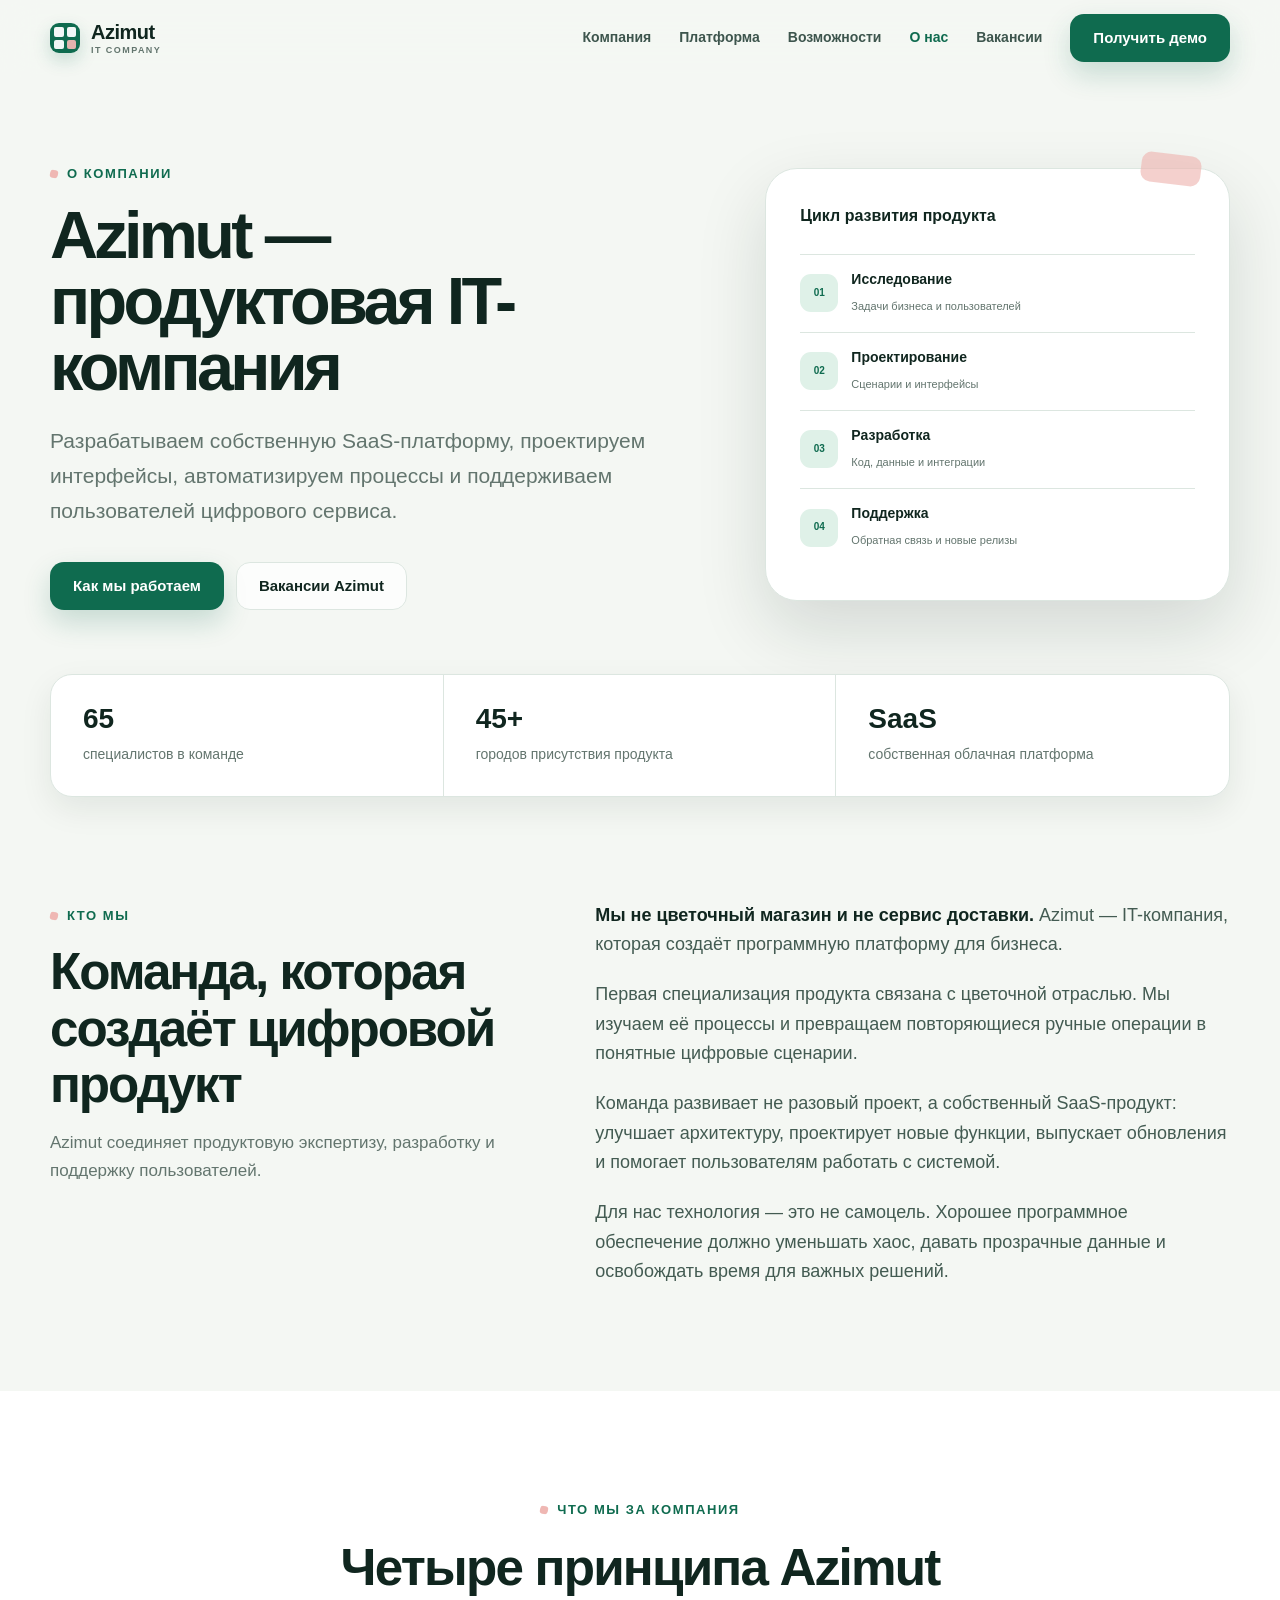
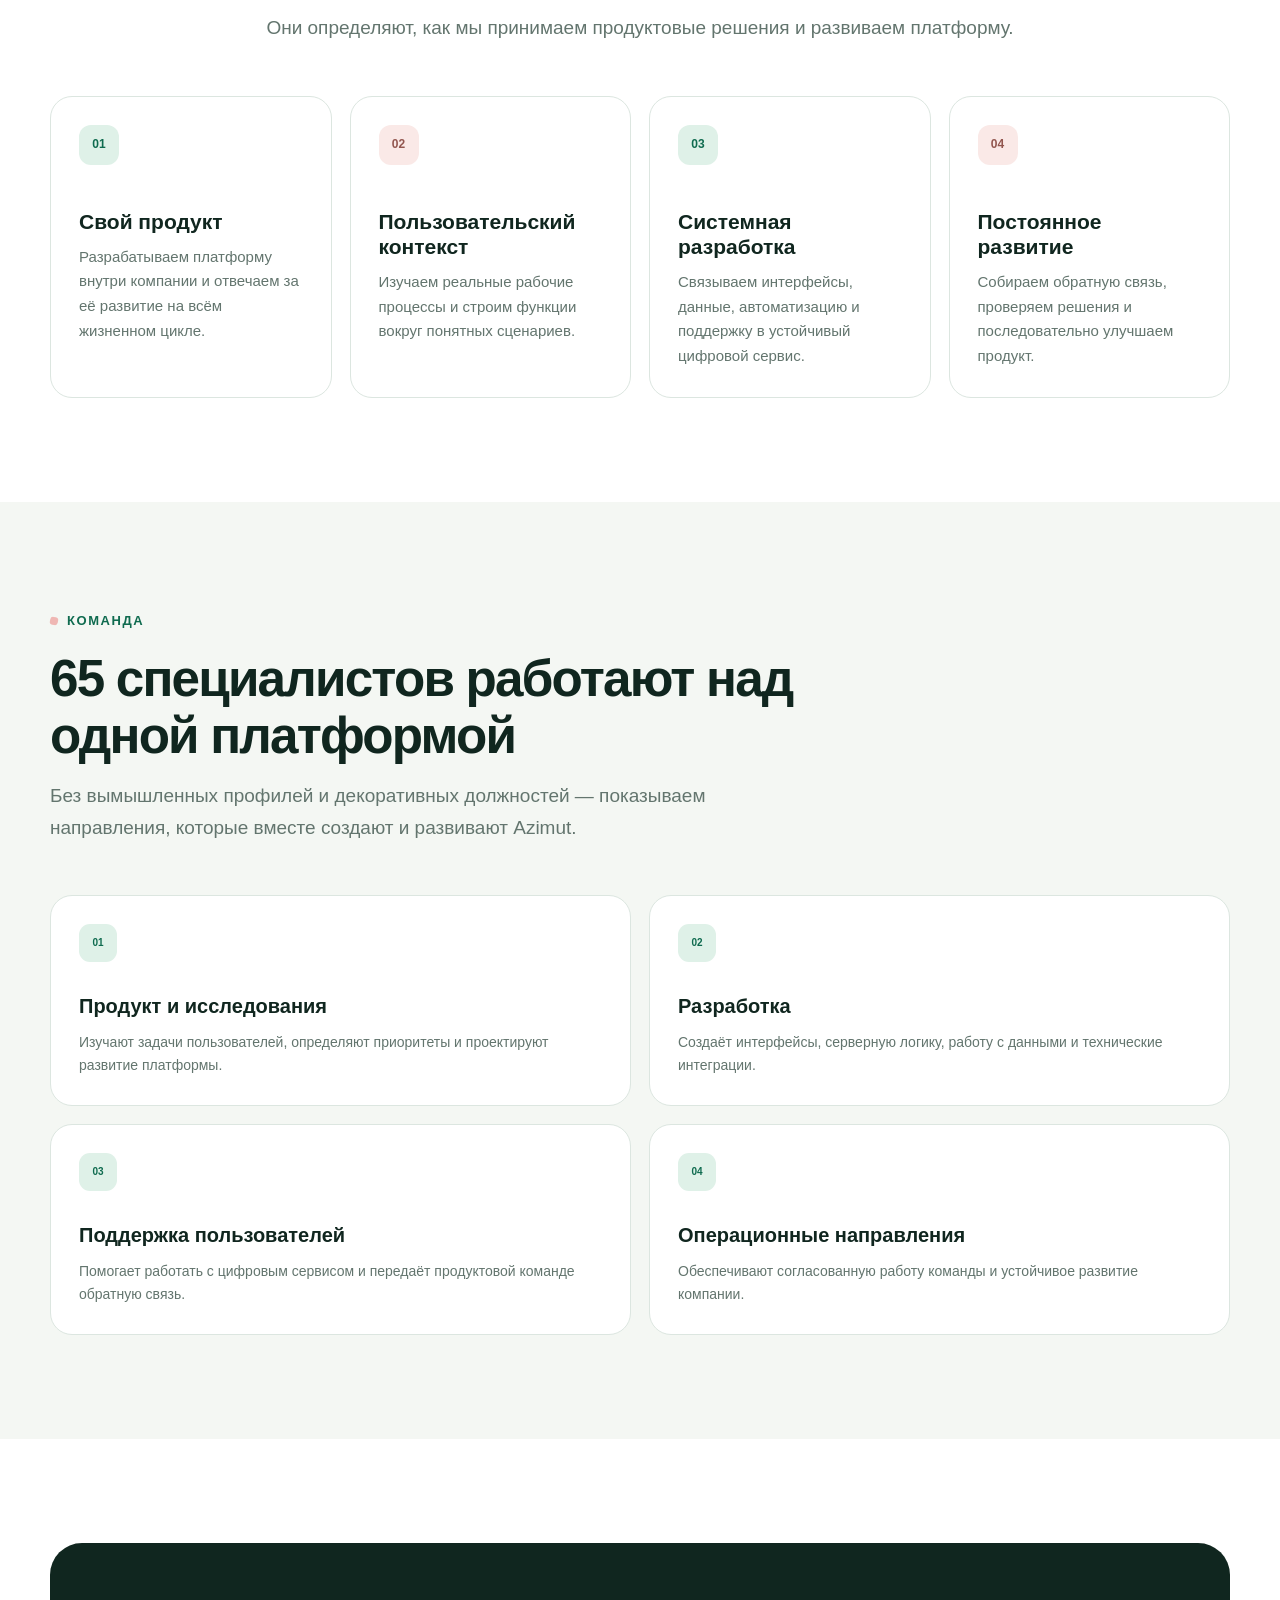
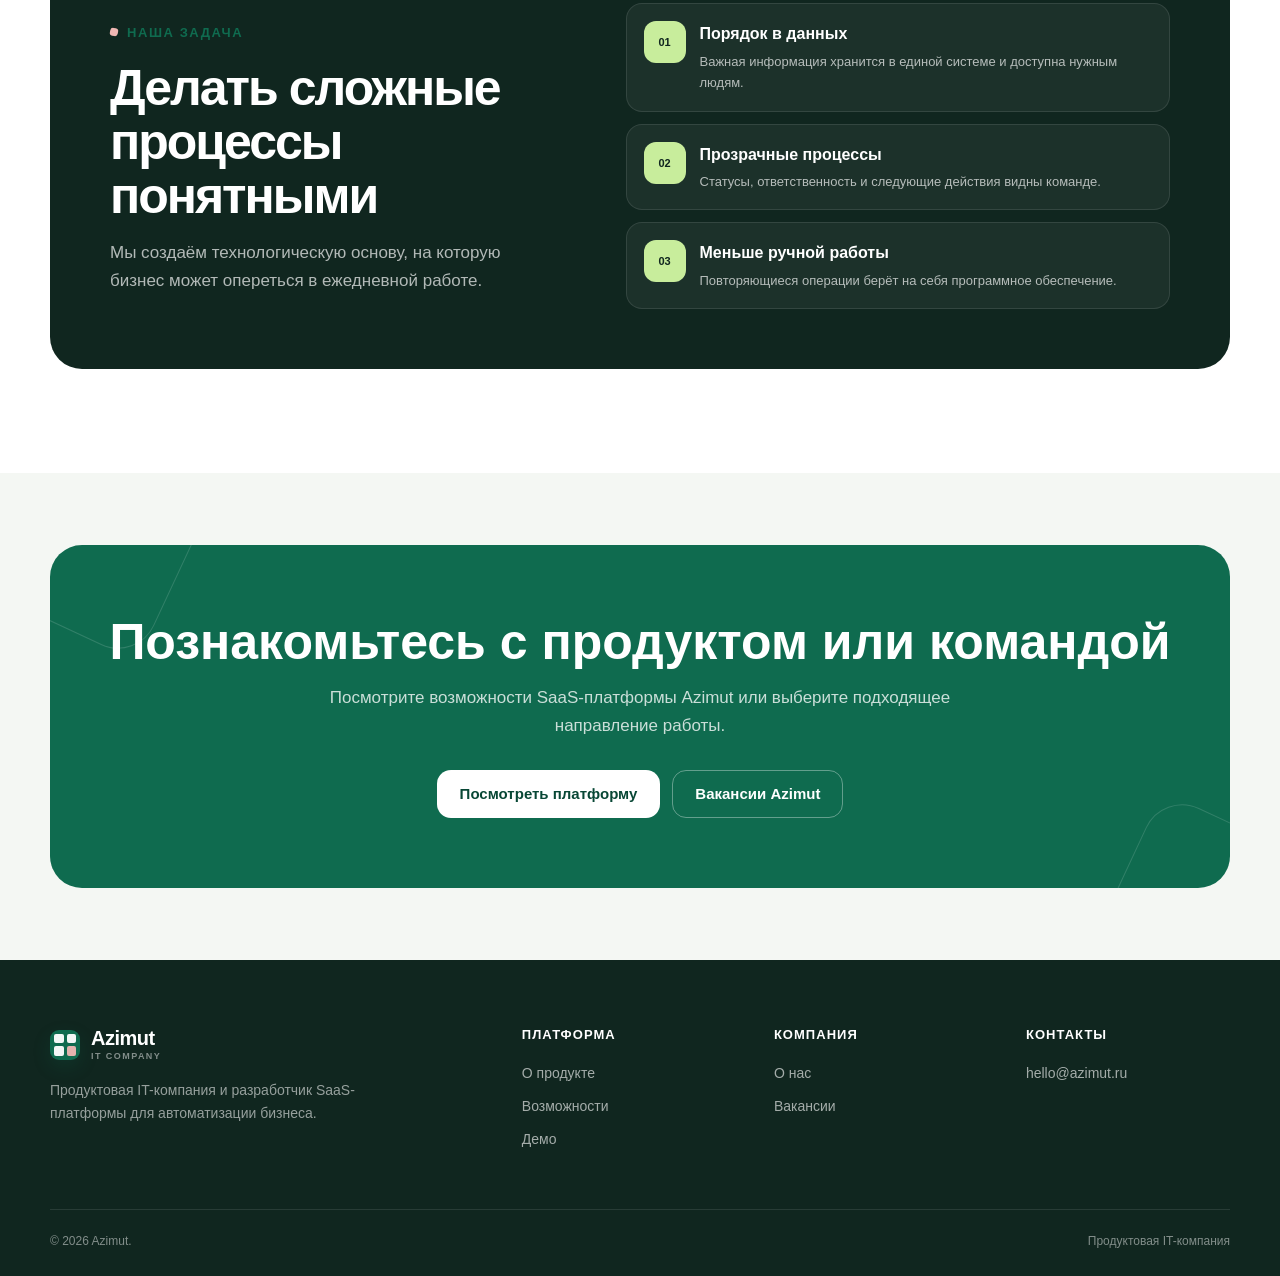
==== about.html @ 746b295f "Publish Azimut website" ====
<!DOCTYPE html>
<html lang="ru">
<head>
  <meta charset="UTF-8">
  <meta name="viewport" content="width=device-width, initial-scale=1.0">
  <meta name="theme-color" content="#0f6b4f">
  <meta name="description" content="Azimut — продуктовая IT-компания и команда из 65 специалистов. Создаём собственную SaaS-платформу для автоматизации бизнес-процессов.">
  <meta property="og:title" content="О компании Azimut — продуктовая IT-команда">
  <meta property="og:description" content="Проектируем интерфейсы, разрабатываем программное обеспечение, развиваем платформу и поддерживаем пользователей цифрового сервиса.">
  <meta property="og:type" content="website">
  <meta property="og:site_name" content="Azimut">
  <meta property="og:url" content="https://azimutwork.ru/about.html">
  <meta property="og:image" content="https://azimutwork.ru/og-image.png">
  <meta name="twitter:card" content="summary_large_image">
  <link rel="canonical" href="https://azimutwork.ru/about.html">
  <link rel="icon" type="image/png" href="favicon.png?v=20260930">
  <link rel="stylesheet" href="styles.css?v=20260930">
  <script src="script.js?v=20260930" defer></script>
  <title>О компании Azimut — продуктовая IT-команда</title>
</head>
<body>
  <a class="skip-link" href="#main">Перейти к содержанию</a>

  <header class="site-header" data-header>
    <div class="container header-inner">
      <a class="brand" href="index.html" aria-label="Azimut — главная">
        <span class="brand-mark" aria-hidden="true"><i></i><i></i><i></i><i></i></span>
        <span class="brand-copy">Azimut<small>IT company</small></span>
      </a>
      <nav class="desktop-nav" aria-label="Основная навигация">
        <a href="index.html#company">Компания</a>
        <a href="index.html#platform">Платформа</a>
        <a href="index.html#capabilities">Возможности</a>
        <a href="about.html" aria-current="page">О нас</a>
        <a href="careers.html">Вакансии</a>
        <a class="button button--primary" href="mailto:hello@azimut.ru?subject=Демо%20Azimut">Получить демо</a>
      </nav>
      <button class="menu-button" type="button" aria-label="Открыть меню" aria-expanded="false" aria-controls="mobile-nav" data-menu-button>
        <span class="menu-lines" aria-hidden="true"><span></span><span></span><span></span></span>
      </button>
    </div>
  </header>

  <nav class="mobile-nav" id="mobile-nav" aria-label="Мобильная навигация" data-mobile-nav hidden>
    <a href="index.html#company">Компания</a>
    <a href="index.html#platform">Платформа</a>
    <a href="index.html#capabilities">Возможности</a>
    <a href="about.html" aria-current="page">О нас</a>
    <a href="careers.html">Вакансии</a>
    <a class="button button--primary" href="mailto:hello@azimut.ru?subject=Демо%20Azimut">Получить демо</a>
  </nav>

  <main id="main">
    <section class="page-hero">
      <div class="container page-hero-grid">
        <div class="page-hero-copy reveal">
          <div class="eyebrow">О компании</div>
          <h1>Azimut — продуктовая IT-компания</h1>
          <p>Разрабатываем собственную SaaS-платформу, проектируем интерфейсы, автоматизируем процессы и поддерживаем пользователей цифрового сервиса.</p>
          <div class="hero-actions">
            <a class="button button--primary" href="#story">Как мы работаем</a>
            <a class="button button--secondary" href="careers.html">Вакансии Azimut</a>
          </div>
        </div>
        <div class="company-map reveal reveal--delay" aria-label="Цикл создания продукта Azimut">
          <strong>Цикл развития продукта</strong>
          <div class="map-step"><span>01</span><div><b>Исследование</b><small>Задачи бизнеса и пользователей</small></div></div>
          <div class="map-step"><span>02</span><div><b>Проектирование</b><small>Сценарии и интерфейсы</small></div></div>
          <div class="map-step"><span>03</span><div><b>Разработка</b><small>Код, данные и интеграции</small></div></div>
          <div class="map-step"><span>04</span><div><b>Поддержка</b><small>Обратная связь и новые релизы</small></div></div>
        </div>
      </div>
    </section>

    <section class="trust-strip" aria-label="Azimut в цифрах">
      <div class="container">
        <div class="trust-grid">
          <div class="trust-item"><strong>65</strong><span>специалистов в команде</span></div>
          <div class="trust-item"><strong>45+</strong><span>городов присутствия продукта</span></div>
          <div class="trust-item"><strong>SaaS</strong><span>собственная облачная платформа</span></div>
        </div>
      </div>
    </section>

    <section class="section" id="story">
      <div class="container story-grid">
        <div class="sticky-title">
          <div class="eyebrow">Кто мы</div>
          <h2>Команда, которая создаёт цифровой продукт</h2>
          <p>Azimut соединяет продуктовую экспертизу, разработку и поддержку пользователей.</p>
        </div>
        <div class="story-copy">
          <p><strong>Мы не цветочный магазин и не сервис доставки.</strong> Azimut — IT-компания, которая создаёт программную платформу для бизнеса.</p>
          <p>Первая специализация продукта связана с цветочной отраслью. Мы изучаем её процессы и превращаем повторяющиеся ручные операции в понятные цифровые сценарии.</p>
          <p>Команда развивает не разовый проект, а собственный SaaS-продукт: улучшает архитектуру, проектирует новые функции, выпускает обновления и помогает пользователям работать с системой.</p>
          <p>Для нас технология — это не самоцель. Хорошее программное обеспечение должно уменьшать хаос, давать прозрачные данные и освобождать время для важных решений.</p>
        </div>
      </div>
    </section>

    <section class="section section--surface">
      <div class="container">
        <div class="section-heading section-heading--center">
          <div class="eyebrow">Что мы за компания</div>
          <h2>Четыре принципа Azimut</h2>
          <p>Они определяют, как мы принимаем продуктовые решения и развиваем платформу.</p>
        </div>
        <div class="card-grid">
          <article class="info-card"><span class="card-index">01</span><h3>Свой продукт</h3><p>Разрабатываем платформу внутри компании и отвечаем за её развитие на всём жизненном цикле.</p></article>
          <article class="info-card"><span class="card-index">02</span><h3>Пользовательский контекст</h3><p>Изучаем реальные рабочие процессы и строим функции вокруг понятных сценариев.</p></article>
          <article class="info-card"><span class="card-index">03</span><h3>Системная разработка</h3><p>Связываем интерфейсы, данные, автоматизацию и поддержку в устойчивый цифровой сервис.</p></article>
          <article class="info-card"><span class="card-index">04</span><h3>Постоянное развитие</h3><p>Собираем обратную связь, проверяем решения и последовательно улучшаем продукт.</p></article>
        </div>
      </div>
    </section>

    <section class="section">
      <div class="container">
        <div class="section-heading">
          <div class="eyebrow">Команда</div>
          <h2>65 специалистов работают над одной платформой</h2>
          <p>Без вымышленных профилей и декоративных должностей — показываем направления, которые вместе создают и развивают Azimut.</p>
        </div>
        <div class="team-grid">
          <article class="team-area"><span>01</span><h3>Продукт и исследования</h3><p>Изучают задачи пользователей, определяют приоритеты и проектируют развитие платформы.</p></article>
          <article class="team-area"><span>02</span><h3>Разработка</h3><p>Создаёт интерфейсы, серверную логику, работу с данными и технические интеграции.</p></article>
          <article class="team-area"><span>03</span><h3>Поддержка пользователей</h3><p>Помогает работать с цифровым сервисом и передаёт продуктовой команде обратную связь.</p></article>
          <article class="team-area"><span>04</span><h3>Операционные направления</h3><p>Обеспечивают согласованную работу команды и устойчивое развитие компании.</p></article>
        </div>
      </div>
    </section>

    <section class="section section--surface">
      <div class="container">
        <div class="process-band">
          <div>
            <div class="eyebrow">Наша задача</div>
            <h2>Делать сложные процессы понятными</h2>
            <p>Мы создаём технологическую основу, на которую бизнес может опереться в ежедневной работе.</p>
          </div>
          <div class="process-list">
            <article class="process-item"><span>01</span><div><h3>Порядок в данных</h3><p>Важная информация хранится в единой системе и доступна нужным людям.</p></div></article>
            <article class="process-item"><span>02</span><div><h3>Прозрачные процессы</h3><p>Статусы, ответственность и следующие действия видны команде.</p></div></article>
            <article class="process-item"><span>03</span><div><h3>Меньше ручной работы</h3><p>Повторяющиеся операции берёт на себя программное обеспечение.</p></div></article>
          </div>
        </div>
      </div>
    </section>

    <section class="section section--tight">
      <div class="container">
        <div class="cta-panel">
          <h2>Познакомьтесь с продуктом или командой</h2>
          <p>Посмотрите возможности SaaS-платформы Azimut или выберите подходящее направление работы.</p>
          <div class="hero-actions">
            <a class="button button--light" href="index.html#platform">Посмотреть платформу</a>
            <a class="button button--ghost-light" href="careers.html">Вакансии Azimut</a>
          </div>
        </div>
      </div>
    </section>
  </main>

  <footer class="site-footer" id="footer">
    <div class="container">
      <div class="footer-grid">
        <div class="footer-brand">
          <a class="brand" href="index.html" aria-label="Azimut — главная">
            <span class="brand-mark" aria-hidden="true"><i></i><i></i><i></i><i></i></span>
            <span class="brand-copy">Azimut<small>IT company</small></span>
          </a>
          <p>Продуктовая IT-компания и разработчик SaaS-платформы для автоматизации бизнеса.</p>
        </div>
        <div class="footer-column"><h2>Платформа</h2><a href="index.html#platform">О продукте</a><a href="index.html#capabilities">Возможности</a><a href="index.html#demo">Демо</a></div>
        <div class="footer-column"><h2>Компания</h2><a href="about.html">О нас</a><a href="careers.html">Вакансии</a></div>
        <div class="footer-column"><h2>Контакты</h2><a href="mailto:hello@azimut.ru">hello@azimut.ru</a></div>
      </div>
      <div class="footer-bottom"><span>© <span data-year>2026</span> Azimut.</span><span>Продуктовая IT-компания</span></div>
    </div>
  </footer>
</body>
</html>
---- styles.css ----
:root {
  --ink: #10261f;
  --text: #1d3a31;
  --muted: #63756e;
  --primary: #0f6b4f;
  --primary-dark: #084735;
  --primary-soft: #dff1e8;
  --accent: #efb7b3;
  --accent-soft: #fae9e7;
  --lime: #c8ed9c;
  --background: #f4f7f3;
  --surface: #ffffff;
  --surface-muted: #edf3ef;
  --line: #dce6e0;
  --shadow-sm: 0 12px 32px rgba(16, 38, 31, 0.08);
  --shadow-lg: 0 28px 70px rgba(16, 38, 31, 0.14);
  --radius-sm: 14px;
  --radius-md: 22px;
  --radius-lg: 32px;
  --transition: 180ms ease;
}

* {
  box-sizing: border-box;
  margin: 0;
  padding: 0;
}

html {
  scroll-behavior: smooth;
  scroll-padding-top: 88px;
}

body {
  min-width: 320px;
  overflow-x: hidden;
  background: var(--background);
  color: var(--text);
  font-family: Inter, "Segoe UI", Roboto, Helvetica, Arial, sans-serif;
  font-size: 17px;
  line-height: 1.65;
  text-rendering: optimizeLegibility;
}

body.menu-open {
  overflow: hidden;
}

img {
  display: block;
  max-width: 100%;
}

a {
  color: inherit;
  text-decoration: none;
}

button,
input,
select {
  color: inherit;
  font: inherit;
}

button {
  border: 0;
}

ul {
  list-style: none;
}

:focus-visible {
  outline: 3px solid rgba(15, 107, 79, 0.35);
  outline-offset: 4px;
}

.skip-link {
  position: fixed;
  top: 12px;
  left: 12px;
  z-index: 1000;
  padding: 10px 16px;
  transform: translateY(-160%);
  border-radius: 10px;
  background: var(--ink);
  color: #fff;
  font-weight: 700;
}

.skip-link:focus {
  transform: translateY(0);
}

.container {
  width: min(1180px, calc(100% - 48px));
  margin-inline: auto;
}

.section {
  padding: 104px 0;
}

.section--surface {
  background: var(--surface);
}

.section--tight {
  padding: 72px 0;
}

.eyebrow {
  display: inline-flex;
  align-items: center;
  gap: 9px;
  margin-bottom: 18px;
  color: var(--primary);
  font-size: 13px;
  font-weight: 800;
  letter-spacing: 0.12em;
  text-transform: uppercase;
}

.eyebrow::before {
  width: 8px;
  height: 8px;
  border-radius: 3px;
  background: var(--accent);
  content: "";
  transform: rotate(12deg);
}

.section-heading {
  max-width: 760px;
  margin-bottom: 52px;
}

.section-heading--center {
  margin-inline: auto;
  text-align: center;
}

.section-heading h2 {
  margin-bottom: 16px;
  color: var(--ink);
  font-size: clamp(32px, 4vw, 52px);
  line-height: 1.12;
  letter-spacing: -0.035em;
}

.section-heading p {
  color: var(--muted);
  font-size: 19px;
  line-height: 1.65;
}

.site-header {
  position: sticky;
  top: 0;
  z-index: 100;
  border-bottom: 1px solid transparent;
  background: rgba(244, 247, 243, 0.88);
  backdrop-filter: blur(18px);
  transition: border-color var(--transition), box-shadow var(--transition);
}

.site-header.is-scrolled {
  border-color: rgba(16, 38, 31, 0.08);
  box-shadow: 0 8px 28px rgba(16, 38, 31, 0.05);
}

.header-inner {
  display: flex;
  min-height: 76px;
  align-items: center;
  justify-content: space-between;
  gap: 30px;
}

.brand {
  display: inline-flex;
  align-items: center;
  gap: 11px;
  color: var(--ink);
  font-size: 20px;
  font-weight: 850;
  line-height: 1;
  letter-spacing: -0.025em;
}

.brand-mark {
  display: grid;
  width: 30px;
  height: 30px;
  grid-template-columns: repeat(2, 1fr);
  gap: 3px;
  padding: 4px;
  border-radius: 9px;
  background: var(--primary);
  box-shadow: 0 7px 18px rgba(15, 107, 79, 0.2);
}

.brand-mark i {
  display: block;
  border-radius: 2px;
  background: #fff;
  opacity: 0.95;
}

.brand-mark i:last-child {
  background: var(--accent);
}

.brand-copy {
  display: grid;
  gap: 4px;
}

.brand-copy small {
  color: var(--muted);
  font-size: 9px;
  font-weight: 800;
  letter-spacing: 0.16em;
  text-transform: uppercase;
}

.desktop-nav {
  display: flex;
  align-items: center;
  gap: 28px;
}

.desktop-nav > a:not(.button) {
  color: #3d554d;
  font-size: 14px;
  font-weight: 650;
  transition: color var(--transition);
}

.desktop-nav > a:not(.button):hover,
.desktop-nav > a[aria-current="page"] {
  color: var(--primary);
}

.button {
  display: inline-flex;
  min-height: 48px;
  align-items: center;
  justify-content: center;
  gap: 9px;
  padding: 12px 22px;
  border: 1px solid transparent;
  border-radius: 14px;
  cursor: pointer;
  font-size: 15px;
  font-weight: 800;
  line-height: 1.2;
  text-align: center;
  transition: transform var(--transition), box-shadow var(--transition), background var(--transition), border-color var(--transition);
}

.button:hover {
  transform: translateY(-2px);
}

.button--primary {
  background: var(--primary);
  box-shadow: 0 12px 28px rgba(15, 107, 79, 0.2);
  color: #fff;
}

.button--primary:hover {
  background: var(--primary-dark);
}

.button--secondary {
  border-color: var(--line);
  background: rgba(255, 255, 255, 0.72);
  color: var(--ink);
}

.button--secondary:hover {
  border-color: #b9cbc1;
  box-shadow: var(--shadow-sm);
}

.button--light {
  background: #fff;
  color: var(--primary-dark);
}

.button--ghost-light {
  border-color: rgba(255, 255, 255, 0.35);
  color: #fff;
}

.menu-button {
  display: none;
  width: 46px;
  height: 46px;
  align-items: center;
  justify-content: center;
  border-radius: 13px;
  background: var(--surface);
  box-shadow: 0 8px 20px rgba(16, 38, 31, 0.08);
  cursor: pointer;
}

.menu-lines {
  display: grid;
  width: 22px;
  gap: 5px;
}

.menu-lines span {
  height: 2px;
  border-radius: 2px;
  background: var(--ink);
  transition: transform var(--transition), opacity var(--transition);
}

.menu-button[aria-expanded="true"] .menu-lines span:first-child {
  transform: translateY(7px) rotate(45deg);
}

.menu-button[aria-expanded="true"] .menu-lines span:nth-child(2) {
  opacity: 0;
}

.menu-button[aria-expanded="true"] .menu-lines span:last-child {
  transform: translateY(-7px) rotate(-45deg);
}

.mobile-nav {
  position: fixed;
  inset: 76px 0 0;
  z-index: 90;
  display: grid;
  align-content: start;
  gap: 4px;
  padding: 26px 24px;
  background: rgba(244, 247, 243, 0.98);
}

.mobile-nav[hidden] {
  display: none;
}

.mobile-nav a {
  padding: 14px 12px;
  border-radius: 12px;
  color: var(--ink);
  font-size: 18px;
  font-weight: 750;
}

.mobile-nav a:hover {
  background: var(--surface);
}

.mobile-nav .button {
  margin-top: 12px;
  color: #fff;
}

.hero {
  position: relative;
  overflow: hidden;
  padding: 78px 0 88px;
}

.hero::before {
  position: absolute;
  top: -220px;
  right: -180px;
  width: 620px;
  height: 620px;
  border: 1px solid rgba(15, 107, 79, 0.1);
  border-radius: 42%;
  background: radial-gradient(circle at 40% 40%, rgba(200, 237, 156, 0.26), transparent 65%);
  content: "";
  transform: rotate(18deg);
}

.hero-grid {
  position: relative;
  z-index: 1;
  display: grid;
  grid-template-columns: minmax(0, 0.92fr) minmax(480px, 1.08fr);
  align-items: center;
  gap: 62px;
}

.hero-copy h1,
.page-hero h1 {
  max-width: 760px;
  margin-bottom: 24px;
  color: var(--ink);
  font-size: clamp(46px, 5.8vw, 76px);
  font-weight: 850;
  line-height: 0.99;
  letter-spacing: -0.055em;
}

.hero-copy > p,
.page-hero-copy > p {
  max-width: 660px;
  color: var(--muted);
  font-size: clamp(18px, 2vw, 21px);
  line-height: 1.65;
}

.hero-actions {
  display: flex;
  flex-wrap: wrap;
  gap: 12px;
  margin-top: 34px;
}

.hero-points {
  display: flex;
  flex-wrap: wrap;
  gap: 10px 20px;
  margin-top: 30px;
  color: #4b625a;
  font-size: 14px;
  font-weight: 700;
}

.hero-points span {
  display: inline-flex;
  align-items: center;
  gap: 8px;
}

.hero-points span::before {
  width: 7px;
  height: 7px;
  border-radius: 50%;
  background: var(--primary);
  content: "";
}

.product-window {
  position: relative;
  overflow: hidden;
  border: 1px solid rgba(16, 38, 31, 0.1);
  border-radius: 24px;
  background: #f8faf8;
  box-shadow: var(--shadow-lg);
  transform: rotate(1deg);
}

.product-window::after {
  position: absolute;
  right: -36px;
  bottom: -42px;
  width: 130px;
  height: 130px;
  border-radius: 32px;
  background: var(--accent);
  content: "";
  opacity: 0.24;
  transform: rotate(24deg);
}

.window-bar {
  display: flex;
  height: 42px;
  align-items: center;
  gap: 7px;
  padding: 0 16px;
  border-bottom: 1px solid #e2e9e5;
  background: #fff;
}

.window-bar span {
  width: 8px;
  height: 8px;
  border-radius: 50%;
  background: #cbd8d1;
}

.window-bar span:first-child {
  background: var(--accent);
}

.window-address {
  margin-left: 8px;
  color: #84938d;
  font-size: 10px;
  font-weight: 700;
  letter-spacing: 0.04em;
}

.app-shell {
  display: grid;
  min-height: 408px;
  grid-template-columns: 120px 1fr;
}

.app-sidebar {
  padding: 20px 14px;
  background: var(--primary-dark);
  color: rgba(255, 255, 255, 0.68);
}

.app-brand {
  margin-bottom: 26px;
  color: #fff;
  font-size: 12px;
  font-weight: 800;
}

.app-nav-item {
  margin-bottom: 8px;
  padding: 8px 9px;
  border-radius: 8px;
  font-size: 9px;
  font-weight: 650;
}

.app-nav-item.is-active {
  background: rgba(255, 255, 255, 0.12);
  color: #fff;
}

.app-main {
  min-width: 0;
  padding: 22px;
}

.app-heading {
  display: flex;
  align-items: center;
  justify-content: space-between;
  gap: 10px;
  margin-bottom: 18px;
}

.app-heading strong {
  color: var(--ink);
  font-size: 15px;
}

.app-heading span {
  padding: 5px 8px;
  border-radius: 7px;
  background: var(--primary-soft);
  color: var(--primary);
  font-size: 8px;
  font-weight: 800;
}

.metric-grid {
  display: grid;
  grid-template-columns: repeat(3, 1fr);
  gap: 10px;
  margin-bottom: 14px;
}

.metric-card {
  padding: 12px;
  border: 1px solid #e5ece8;
  border-radius: 11px;
  background: #fff;
}

.metric-card small {
  display: block;
  margin-bottom: 5px;
  color: #84938d;
  font-size: 7px;
}

.metric-card b {
  color: var(--ink);
  font-size: 15px;
}

.metric-card em {
  display: block;
  margin-top: 4px;
  color: var(--primary);
  font-size: 7px;
  font-style: normal;
  font-weight: 800;
}

.dashboard-grid {
  display: grid;
  grid-template-columns: 1.35fr 0.65fr;
  gap: 12px;
}

.ui-panel {
  min-width: 0;
  padding: 14px;
  border: 1px solid #e5ece8;
  border-radius: 12px;
  background: #fff;
}

.ui-panel-title {
  display: flex;
  align-items: center;
  justify-content: space-between;
  margin-bottom: 12px;
  color: var(--ink);
  font-size: 9px;
  font-weight: 800;
}

.ui-status {
  padding: 3px 6px;
  border-radius: 999px;
  background: var(--accent-soft);
  color: #92564f;
  font-size: 6px;
}

.order-row {
  display: grid;
  grid-template-columns: 0.75fr 1.2fr 0.7fr;
  gap: 8px;
  padding: 8px 0;
  border-top: 1px solid #edf1ef;
  color: #60716b;
  font-size: 7px;
}

.order-row strong {
  color: var(--ink);
}

.bar-chart {
  display: flex;
  height: 104px;
  align-items: end;
  gap: 7px;
  padding-top: 10px;
}

.bar-chart i {
  flex: 1;
  min-height: 20px;
  border-radius: 5px 5px 2px 2px;
  background: var(--primary-soft);
}

.bar-chart i:nth-child(2),
.bar-chart i:nth-child(5) {
  background: var(--primary);
}

.mockup-caption {
  position: absolute;
  right: 18px;
  bottom: 14px;
  z-index: 2;
  padding: 5px 9px;
  border-radius: 999px;
  background: rgba(255, 255, 255, 0.9);
  color: #6d7d77;
  font-size: 8px;
  font-weight: 750;
}

.trust-strip {
  position: relative;
  z-index: 2;
  margin-top: -28px;
}

.trust-grid {
  display: grid;
  grid-template-columns: repeat(3, 1fr);
  overflow: hidden;
  border: 1px solid var(--line);
  border-radius: var(--radius-md);
  background: var(--surface);
  box-shadow: var(--shadow-sm);
}

.trust-item {
  padding: 28px 32px;
  border-right: 1px solid var(--line);
}

.trust-item:last-child {
  border-right: 0;
}

.trust-item strong {
  display: block;
  margin-bottom: 4px;
  color: var(--ink);
  font-size: 28px;
  line-height: 1.15;
}

.trust-item span {
  color: var(--muted);
  font-size: 14px;
}

.card-grid {
  display: grid;
  grid-template-columns: repeat(4, 1fr);
  gap: 18px;
}

.info-card {
  min-height: 250px;
  padding: 28px;
  border: 1px solid var(--line);
  border-radius: var(--radius-md);
  background: var(--surface);
  transition: transform var(--transition), box-shadow var(--transition), border-color var(--transition);
}

.info-card:hover {
  transform: translateY(-5px);
  border-color: #c9d8d0;
  box-shadow: var(--shadow-sm);
}

.card-index {
  display: inline-flex;
  width: 40px;
  height: 40px;
  align-items: center;
  justify-content: center;
  margin-bottom: 44px;
  border-radius: 12px;
  background: var(--primary-soft);
  color: var(--primary);
  font-size: 12px;
  font-weight: 850;
}

.info-card:nth-child(even) .card-index {
  background: var(--accent-soft);
  color: #92564f;
}

.info-card h3 {
  margin-bottom: 11px;
  color: var(--ink);
  font-size: 21px;
  line-height: 1.2;
}

.info-card p {
  color: var(--muted);
  font-size: 15px;
}

.showcase {
  display: grid;
  grid-template-columns: 0.74fr 1.26fr;
  align-items: center;
  gap: 64px;
}

.showcase-copy h2 {
  margin-bottom: 20px;
  color: var(--ink);
  font-size: clamp(34px, 4vw, 52px);
  line-height: 1.08;
  letter-spacing: -0.04em;
}

.showcase-copy > p {
  margin-bottom: 26px;
  color: var(--muted);
  font-size: 18px;
}

.check-list {
  display: grid;
  gap: 13px;
}

.check-list li {
  position: relative;
  padding-left: 28px;
  color: #40584f;
  font-size: 15px;
  font-weight: 650;
}

.check-list li::before {
  position: absolute;
  top: 7px;
  left: 0;
  width: 14px;
  height: 14px;
  border-radius: 5px;
  background: var(--primary);
  box-shadow: inset 0 0 0 4px var(--primary-soft);
  content: "";
}

.workspace-preview {
  display: grid;
  grid-template-columns: 1fr 0.72fr;
  gap: 14px;
  padding: 18px;
  border: 1px solid var(--line);
  border-radius: var(--radius-lg);
  background: #e8efeb;
  box-shadow: var(--shadow-lg);
}

.preview-column {
  display: grid;
  gap: 14px;
}

.preview-card {
  padding: 21px;
  border-radius: 18px;
  background: var(--surface);
  box-shadow: 0 8px 24px rgba(16, 38, 31, 0.05);
}

.preview-card header {
  display: flex;
  align-items: center;
  justify-content: space-between;
  gap: 12px;
  margin-bottom: 18px;
}

.preview-card header strong {
  color: var(--ink);
  font-size: 13px;
}

.preview-card header span {
  color: var(--muted);
  font-size: 9px;
}

.preview-list {
  display: grid;
  gap: 10px;
}

.preview-list li {
  display: grid;
  grid-template-columns: 32px 1fr auto;
  align-items: center;
  gap: 10px;
  padding: 9px;
  border-radius: 10px;
  background: var(--background);
}

.preview-avatar {
  display: inline-flex;
  width: 32px;
  height: 32px;
  align-items: center;
  justify-content: center;
  border-radius: 10px;
  background: var(--primary-soft);
  color: var(--primary);
  font-size: 9px;
  font-weight: 850;
}

.preview-list b {
  display: block;
  color: var(--ink);
  font-size: 9px;
}

.preview-list small {
  color: var(--muted);
  font-size: 7px;
}

.preview-list em {
  padding: 4px 6px;
  border-radius: 999px;
  background: var(--accent-soft);
  color: #92564f;
  font-size: 6px;
  font-style: normal;
  font-weight: 800;
}

.donut {
  position: relative;
  width: 112px;
  height: 112px;
  margin: 12px auto 20px;
  border-radius: 50%;
  background: conic-gradient(var(--primary) 0 62%, var(--lime) 62% 84%, var(--accent) 84% 100%);
}

.donut::after {
  position: absolute;
  inset: 19px;
  display: grid;
  place-items: center;
  border-radius: 50%;
  background: #fff;
  color: var(--ink);
  content: "84%";
  font-size: 18px;
  font-weight: 850;
}

.mini-legend {
  display: grid;
  gap: 8px;
  color: var(--muted);
  font-size: 8px;
}

.mini-legend span {
  display: flex;
  align-items: center;
  justify-content: space-between;
}

.feature-grid {
  display: grid;
  grid-template-columns: repeat(3, 1fr);
  gap: 18px;
}

.feature-card {
  min-height: 220px;
  padding: 27px;
  border: 1px solid var(--line);
  border-radius: var(--radius-md);
  background: var(--background);
}

.feature-card .card-index {
  margin-bottom: 30px;
}

.feature-card h3 {
  margin-bottom: 10px;
  color: var(--ink);
  font-size: 20px;
}

.feature-card p {
  color: var(--muted);
  font-size: 15px;
}

.process-band {
  display: grid;
  grid-template-columns: 0.9fr 1.1fr;
  align-items: center;
  gap: 70px;
  padding: 60px;
  border-radius: var(--radius-lg);
  background: var(--ink);
  color: #fff;
}

.process-band h2 {
  margin-bottom: 16px;
  font-size: clamp(32px, 4vw, 50px);
  line-height: 1.08;
  letter-spacing: -0.04em;
}

.process-band p {
  color: rgba(255, 255, 255, 0.68);
}

.process-list {
  display: grid;
  gap: 12px;
}

.process-item {
  display: grid;
  grid-template-columns: 42px 1fr;
  gap: 14px;
  padding: 17px;
  border: 1px solid rgba(255, 255, 255, 0.1);
  border-radius: 16px;
  background: rgba(255, 255, 255, 0.05);
}

.process-item span {
  display: grid;
  width: 42px;
  height: 42px;
  place-items: center;
  border-radius: 12px;
  background: var(--lime);
  color: var(--ink);
  font-size: 11px;
  font-weight: 850;
}

.process-item h3 {
  margin-bottom: 3px;
  font-size: 16px;
}

.process-item p {
  font-size: 13px;
}

.career-teaser {
  display: grid;
  grid-template-columns: 1fr auto;
  align-items: center;
  gap: 40px;
  padding: 48px 52px;
  border: 1px solid var(--line);
  border-radius: var(--radius-lg);
  background: var(--surface);
  box-shadow: var(--shadow-sm);
}

.career-teaser h2 {
  margin-bottom: 10px;
  color: var(--ink);
  font-size: clamp(28px, 3vw, 40px);
  line-height: 1.15;
}

.career-teaser p {
  max-width: 700px;
  color: var(--muted);
}

.cta-panel {
  position: relative;
  overflow: hidden;
  padding: 70px 40px;
  border-radius: var(--radius-lg);
  background: var(--primary);
  color: #fff;
  text-align: center;
}

.cta-panel::before,
.cta-panel::after {
  position: absolute;
  width: 210px;
  height: 210px;
  border: 1px solid rgba(255, 255, 255, 0.14);
  border-radius: 40px;
  content: "";
  transform: rotate(25deg);
}

.cta-panel::before {
  top: -130px;
  left: -70px;
}

.cta-panel::after {
  right: -90px;
  bottom: -150px;
}

.cta-panel h2 {
  position: relative;
  z-index: 1;
  margin-bottom: 14px;
  font-size: clamp(32px, 4vw, 50px);
  line-height: 1.1;
}

.cta-panel p {
  position: relative;
  z-index: 1;
  max-width: 650px;
  margin: 0 auto 30px;
  color: rgba(255, 255, 255, 0.78);
}

.cta-panel .hero-actions {
  position: relative;
  z-index: 1;
  justify-content: center;
  margin-top: 0;
}

.page-hero {
  position: relative;
  overflow: hidden;
  padding: 82px 0 92px;
}

.page-hero-grid {
  position: relative;
  z-index: 1;
  display: grid;
  grid-template-columns: minmax(0, 1fr) minmax(390px, 0.72fr);
  align-items: center;
  gap: 70px;
}

.page-hero h1 {
  font-size: clamp(44px, 5.2vw, 70px);
}

.company-map,
.salary-panel {
  position: relative;
  padding: 34px;
  border: 1px solid var(--line);
  border-radius: var(--radius-lg);
  background: var(--surface);
  box-shadow: var(--shadow-lg);
}

.company-map::before,
.salary-panel::before {
  position: absolute;
  top: -15px;
  right: 28px;
  width: 60px;
  height: 30px;
  border-radius: 10px;
  background: var(--accent);
  content: "";
  opacity: 0.65;
  transform: rotate(7deg);
}

.company-map > strong {
  display: block;
  margin-bottom: 24px;
  color: var(--ink);
  font-size: 16px;
}

.map-step {
  position: relative;
  display: grid;
  grid-template-columns: 38px 1fr;
  align-items: center;
  gap: 13px;
  padding: 13px 0;
  border-top: 1px solid var(--line);
}

.map-step span {
  display: grid;
  width: 38px;
  height: 38px;
  place-items: center;
  border-radius: 11px;
  background: var(--primary-soft);
  color: var(--primary);
  font-size: 10px;
  font-weight: 850;
}

.map-step b {
  display: block;
  color: var(--ink);
  font-size: 14px;
}

.map-step small {
  color: var(--muted);
  font-size: 11px;
}

.story-grid {
  display: grid;
  grid-template-columns: 0.85fr 1.15fr;
  gap: 76px;
}

.sticky-title {
  align-self: start;
}

.sticky-title h2 {
  margin-bottom: 16px;
  color: var(--ink);
  font-size: clamp(34px, 4vw, 52px);
  line-height: 1.1;
  letter-spacing: -0.04em;
}

.sticky-title p {
  color: var(--muted);
}

.story-copy {
  display: grid;
  gap: 20px;
}

.story-copy p {
  color: #435b52;
  font-size: 18px;
}

.story-copy strong {
  color: var(--ink);
}

.team-grid {
  display: grid;
  grid-template-columns: repeat(2, 1fr);
  gap: 18px;
}

.team-area {
  padding: 28px;
  border: 1px solid var(--line);
  border-radius: var(--radius-md);
  background: var(--surface);
}

.team-area span {
  display: inline-flex;
  width: 38px;
  height: 38px;
  align-items: center;
  justify-content: center;
  margin-bottom: 28px;
  border-radius: 11px;
  background: var(--primary-soft);
  color: var(--primary);
  font-size: 10px;
  font-weight: 850;
}

.team-area h3 {
  margin-bottom: 8px;
  color: var(--ink);
  font-size: 20px;
}

.team-area p {
  color: var(--muted);
  font-size: 14px;
}

.salary-panel {
  background: var(--ink);
  color: #fff;
}

.salary-kicker {
  margin-bottom: 8px;
  color: var(--lime);
  font-size: 12px;
  font-weight: 850;
  letter-spacing: 0.1em;
  text-transform: uppercase;
}

.salary-amount {
  margin-bottom: 8px;
  font-size: clamp(38px, 5vw, 58px);
  font-weight: 850;
  line-height: 1;
  letter-spacing: -0.05em;
}

.salary-rate {
  margin-bottom: 22px;
  color: #fff;
  font-size: 20px;
  font-weight: 800;
}

.salary-note {
  padding-top: 20px;
  border-top: 1px solid rgba(255, 255, 255, 0.14);
  color: rgba(255, 255, 255, 0.68);
  font-size: 14px;
}

.job-context {
  display: grid;
  grid-template-columns: 0.7fr 1.3fr;
  gap: 50px;
  padding: 42px 48px;
  border-radius: var(--radius-lg);
  background: var(--primary-soft);
}

.job-context strong {
  color: var(--primary);
  font-size: 42px;
  line-height: 1;
}

.job-context span {
  display: block;
  margin-top: 8px;
  color: #436358;
  font-size: 13px;
  font-weight: 750;
}

.job-context p {
  color: #29483e;
  font-size: 19px;
  line-height: 1.65;
}

.conditions-grid {
  display: grid;
  grid-template-columns: repeat(4, 1fr);
  gap: 18px;
}

.condition-card {
  min-height: 210px;
  padding: 26px;
  border: 1px solid var(--line);
  border-radius: var(--radius-md);
  background: var(--surface);
}

.condition-card .card-index {
  margin-bottom: 30px;
}

.condition-card h3 {
  margin-bottom: 9px;
  color: var(--ink);
  font-size: 19px;
}

.condition-card p {
  color: var(--muted);
  font-size: 14px;
}

.calculator-shell {
  display: grid;
  grid-template-columns: 0.82fr 1.18fr;
  gap: 34px;
  padding: 42px;
  border: 1px solid var(--line);
  border-radius: var(--radius-lg);
  background: var(--surface);
  box-shadow: var(--shadow-sm);
}

.calculator-controls h2 {
  margin-bottom: 10px;
  color: var(--ink);
  font-size: clamp(28px, 3vw, 40px);
  line-height: 1.15;
}

.calculator-controls > p {
  margin-bottom: 30px;
  color: var(--muted);
}

.field {
  display: grid;
  gap: 8px;
  margin-bottom: 18px;
}

.field label {
  color: var(--ink);
  font-size: 14px;
  font-weight: 800;
}

.field select {
  width: 100%;
  min-height: 52px;
  padding: 11px 14px;
  border: 1px solid var(--line);
  border-radius: 13px;
  background: var(--background);
  cursor: pointer;
}

.calculator-result {
  display: grid;
  align-content: center;
  padding: 34px;
  border-radius: 24px;
  background: var(--ink);
  color: #fff;
}

.result-label {
  margin-bottom: 7px;
  color: rgba(255, 255, 255, 0.62);
  font-size: 13px;
  font-weight: 750;
}

.result-amount {
  display: block;
  margin-bottom: 24px;
  color: var(--lime);
  font-size: clamp(38px, 5vw, 58px);
  font-weight: 850;
  line-height: 1;
  letter-spacing: -0.04em;
}

.breakdown-grid {
  display: grid;
  grid-template-columns: repeat(3, 1fr);
  gap: 9px;
  margin-bottom: 20px;
}

.breakdown-item {
  padding: 12px;
  border: 1px solid rgba(255, 255, 255, 0.1);
  border-radius: 12px;
  background: rgba(255, 255, 255, 0.05);
}

.breakdown-item small {
  display: block;
  margin-bottom: 3px;
  color: rgba(255, 255, 255, 0.52);
  font-size: 8px;
  text-transform: uppercase;
}

.breakdown-item strong {
  font-size: 13px;
}

.formula {
  padding: 13px 15px;
  border-radius: 12px;
  background: rgba(255, 255, 255, 0.07);
  color: rgba(255, 255, 255, 0.78);
  font-size: 12px;
  line-height: 1.5;
}

.income-note {
  margin-top: 14px;
  color: rgba(255, 255, 255, 0.62);
  font-size: 11px;
}

.income-note.is-main-load {
  color: var(--lime);
}

.vacancies-section {
  background: linear-gradient(180deg, transparent 0%, rgba(223, 241, 232, 0.52) 100%);
}

.vacancy-grid {
  display: grid;
  grid-template-columns: repeat(2, minmax(0, 1fr));
  gap: 22px;
}

.vacancy-card {
  position: relative;
  display: flex;
  min-width: 0;
  min-height: 470px;
  flex-direction: column;
  gap: 28px;
  overflow: hidden;
  padding: 38px;
  border: 1px solid var(--line);
  border-radius: var(--radius-lg);
  background: var(--surface);
  box-shadow: var(--shadow-sm);
}

.vacancy-card::before {
  position: absolute;
  inset: 0 0 auto;
  height: 6px;
  background: var(--primary);
  content: "";
}

.vacancy-card--support::before {
  background: var(--accent);
}

.vacancy-card-top {
  flex: 1;
}

.vacancy-label {
  display: inline-flex;
  margin-bottom: 22px;
  padding: 7px 11px;
  border-radius: 999px;
  background: var(--primary-soft);
  color: var(--primary);
  font-size: 11px;
  font-weight: 850;
  letter-spacing: 0.07em;
  text-transform: uppercase;
}

.vacancy-card--support .vacancy-label {
  background: var(--accent-soft);
  color: #92564f;
}

.vacancy-card h3 {
  margin-bottom: 14px;
  color: var(--ink);
  font-size: clamp(28px, 3vw, 40px);
  line-height: 1.08;
  letter-spacing: -0.035em;
}

.vacancy-card-top p {
  color: var(--muted);
  font-size: 16px;
}

.vacancy-meta {
  display: grid;
  grid-template-columns: repeat(2, minmax(0, 1fr));
  gap: 10px;
}

.vacancy-meta li {
  padding: 12px 14px;
  border-radius: 12px;
  background: var(--background);
  color: #40584f;
  font-size: 13px;
  font-weight: 700;
}

.vacancy-meta strong {
  color: var(--primary);
}

.vacancy-card .button {
  align-self: flex-start;
}

.vacancies-all-link {
  display: flex;
  justify-content: center;
  margin-top: 30px;
}

.vacancy-grid--expanded .vacancy-card {
  min-height: 650px;
}

.vacancy-facts {
  display: grid;
  gap: 1px;
  overflow: hidden;
  border: 1px solid var(--line);
  border-radius: 16px;
  background: var(--line);
}

.vacancy-facts div {
  display: grid;
  grid-template-columns: 0.7fr 1.3fr;
  gap: 14px;
  padding: 13px 15px;
  background: var(--surface);
}

.vacancy-facts dt {
  color: var(--muted);
  font-size: 12px;
}

.vacancy-facts dd {
  color: var(--ink);
  font-size: 13px;
  font-weight: 800;
}

.vacancy-tasks > strong {
  display: block;
  margin-bottom: 12px;
  color: var(--ink);
}

.vacancy-tasks ul {
  display: grid;
  gap: 8px;
}

.vacancy-tasks li {
  position: relative;
  padding-left: 22px;
  color: var(--muted);
  font-size: 14px;
}

.vacancy-tasks li::before {
  position: absolute;
  top: 8px;
  left: 0;
  width: 10px;
  height: 10px;
  border-radius: 3px;
  background: var(--primary);
  content: "";
}

.career-choice-panel {
  position: relative;
  overflow: hidden;
  padding: 42px;
  border-radius: var(--radius-lg);
  background: var(--ink);
  color: #fff;
  box-shadow: var(--shadow-lg);
}

.career-choice-panel::after {
  position: absolute;
  right: -70px;
  bottom: -90px;
  width: 220px;
  height: 220px;
  border: 35px solid rgba(200, 237, 156, 0.12);
  border-radius: 50%;
  content: "";
}

.career-choice-number {
  display: block;
  margin-bottom: 36px;
  color: var(--lime);
  font-size: 68px;
  font-weight: 850;
  line-height: 1;
}

.career-choice-panel h2 {
  margin-bottom: 13px;
  font-size: 30px;
  line-height: 1.1;
}

.career-choice-panel p {
  margin-bottom: 28px;
  color: rgba(255, 255, 255, 0.68);
}

.career-choice-panel a {
  position: relative;
  z-index: 1;
  color: var(--lime);
  font-size: 14px;
  font-weight: 800;
}

.career-notice {
  display: grid;
  grid-template-columns: 1fr auto;
  align-items: center;
  gap: 48px;
  padding: 52px;
  border-radius: var(--radius-lg);
  background: var(--primary);
  color: #fff;
}

.career-notice .eyebrow {
  color: var(--lime);
}

.career-notice h2 {
  margin-bottom: 12px;
  font-size: clamp(30px, 4vw, 46px);
  line-height: 1.1;
}

.career-notice p {
  max-width: 760px;
  color: rgba(255, 255, 255, 0.74);
}

.vacancy-hero--orders {
  background: linear-gradient(135deg, rgba(223, 241, 232, 0.72), transparent 58%);
}

.vacancy-hero--support {
  background: linear-gradient(135deg, rgba(250, 233, 231, 0.72), transparent 58%);
}

.salary-panel--orders::before {
  background: var(--lime);
}

.salary-panel--support::before {
  background: var(--accent);
}

.conditions-grid--six {
  grid-template-columns: repeat(3, minmax(0, 1fr));
}

.orders-calculator {
  display: grid;
  grid-template-columns: minmax(0, 1fr) minmax(360px, 0.78fr);
  gap: 26px;
  padding: 30px;
  border: 1px solid var(--line);
  border-radius: var(--radius-lg);
  background: var(--surface);
  box-shadow: var(--shadow-sm);
}

.orders-calculator-controls {
  min-width: 0;
  padding: 10px;
}

.quick-presets {
  margin: 22px 0 26px;
}

.quick-presets > strong {
  display: block;
  margin-bottom: 10px;
  color: var(--ink);
  font-size: 14px;
}

.quick-presets > div {
  display: flex;
  flex-wrap: wrap;
  gap: 8px;
}

.quick-presets button {
  min-width: 60px;
  padding: 9px 12px;
  border: 1px solid var(--line);
  border-radius: 10px;
  background: var(--background);
  cursor: pointer;
  font-size: 13px;
  font-weight: 800;
  transition: background var(--transition), border-color var(--transition), color var(--transition);
}

.quick-presets button:hover,
.quick-presets button[aria-pressed="true"] {
  border-color: var(--primary);
  background: var(--primary-soft);
  color: var(--primary);
}

.day-hours-fieldset {
  min-width: 0;
  border: 0;
}

.day-hours-fieldset legend {
  margin-bottom: 10px;
  color: var(--ink);
  font-size: 14px;
  font-weight: 800;
}

.day-hours-grid {
  display: grid;
  grid-template-columns: repeat(2, minmax(0, 1fr));
  gap: 9px;
}

.day-hour-row {
  display: grid;
  gap: 6px;
  padding: 11px;
  border: 1px solid var(--line);
  border-radius: 12px;
  background: var(--background);
  color: var(--muted);
  font-size: 11px;
  font-weight: 750;
}

.day-hour-pair {
  display: grid;
  grid-template-columns: repeat(2, minmax(0, 1fr));
  gap: 8px;
}

.day-hour-input {
  display: flex;
  flex-direction: column;
  gap: 5px;
}

.day-hour-input input {
  width: 100%;
  min-width: 0;
  padding: 8px 9px;
  border: 1px solid var(--line);
  border-radius: 9px;
  background: var(--surface);
  color: var(--ink);
  font-weight: 800;
}

.day-hour-input input[aria-invalid="true"] {
  border-color: #b42318;
  background: #fff4f2;
}

.day-hour-input small {
  color: var(--muted);
}

.career-notice--single {
  grid-template-columns: minmax(0, 1fr);
}

.calculator-error {
  margin-top: 14px;
  padding: 12px 14px;
  border-left: 4px solid #b42318;
  border-radius: 8px;
  background: #fff4f2;
  color: #8a1c14;
  font-size: 13px;
  font-weight: 750;
}

.selected-day-field {
  margin-top: 20px;
  margin-bottom: 0;
}

.orders-calculator-result {
  min-width: 0;
}

.breakdown-grid--orders {
  grid-template-columns: 1fr;
}

.calculator-disclaimer {
  margin-top: 16px;
  color: var(--muted);
  font-size: 13px;
}

.income-examples {
  margin-top: 34px;
  padding: 28px;
  border: 1px solid var(--line);
  border-radius: var(--radius-md);
  background: var(--surface);
}

.income-examples h3 {
  margin-bottom: 18px;
  color: var(--ink);
  font-size: 22px;
}

.income-example-grid {
  display: grid;
  grid-template-columns: repeat(6, minmax(0, 1fr));
  gap: 8px;
}

.income-example-grid div {
  display: grid;
  gap: 4px;
  padding: 13px;
  border-radius: 12px;
  background: var(--background);
}

.income-example-grid strong {
  color: var(--ink);
  font-size: 12px;
}

.income-example-grid span {
  color: var(--primary);
  font-size: 13px;
  font-weight: 850;
}

.role-boundaries {
  margin-top: 22px;
  padding: 24px 30px;
  border-left: 5px solid var(--accent);
  border-radius: 0 16px 16px 0;
  background: var(--accent-soft);
}

.role-boundaries strong {
  display: block;
  margin-bottom: 5px;
  color: var(--ink);
}

.role-boundaries p {
  color: #68433f;
  font-size: 14px;
}

.order-demo-section {
  background: linear-gradient(180deg, var(--background), #e8f1ec);
}

.order-demo {
  padding: 34px;
  border: 1px solid var(--line);
  border-radius: var(--radius-lg);
  background: var(--surface);
  box-shadow: var(--shadow-lg);
}

.demo-progress {
  display: grid;
  grid-template-columns: repeat(3, 1fr);
  gap: 8px;
  margin-bottom: 24px;
}

.demo-progress span {
  padding: 10px 12px;
  border-radius: 10px;
  background: var(--background);
  color: var(--muted);
  font-size: 12px;
  font-weight: 800;
  text-align: center;
}

.demo-progress .is-active {
  background: var(--primary);
  color: #fff;
}

.demo-progress .is-complete {
  background: var(--primary-soft);
  color: var(--primary);
}

.order-demo-grid {
  display: grid;
  grid-template-columns: minmax(0, 1fr) minmax(0, 0.86fr);
  gap: 18px;
}

.demo-order-card,
.demo-workspace {
  min-width: 0;
  padding: 26px;
  border: 1px solid var(--line);
  border-radius: var(--radius-md);
  background: var(--background);
}

.demo-order-card header {
  display: flex;
  align-items: flex-start;
  justify-content: space-between;
  gap: 18px;
  margin-bottom: 22px;
}

.demo-order-card header small {
  color: var(--muted);
  font-size: 10px;
  font-weight: 800;
  letter-spacing: 0.08em;
  text-transform: uppercase;
}

.demo-order-card h3 {
  color: var(--ink);
  font-size: 24px;
}

.order-status {
  max-width: 190px;
  padding: 7px 10px;
  border-radius: 999px;
  background: var(--primary-soft);
  color: var(--primary);
  font-size: 11px;
  font-weight: 850;
  text-align: center;
}

.is-transferred .order-status {
  background: var(--lime);
  color: var(--ink);
}

.order-details {
  display: grid;
  grid-template-columns: repeat(2, minmax(0, 1fr));
  gap: 8px;
}

.order-details > div {
  padding: 12px;
  border: 1px solid transparent;
  border-radius: 10px;
  background: var(--surface);
  transition: border-color var(--transition), background var(--transition), transform var(--transition);
}

.order-details .order-note {
  grid-column: 1 / -1;
}

.order-details dt {
  margin-bottom: 3px;
  color: var(--muted);
  font-size: 9px;
  font-weight: 800;
  letter-spacing: 0.05em;
  text-transform: uppercase;
}

.order-details dd {
  color: var(--ink);
  font-size: 13px;
  font-weight: 700;
}

.demo-order-card.is-inspected [data-demo-highlight] {
  border-color: #d6a23a;
  background: #fff8e7;
  transform: translateY(-2px);
}

.deviation-alert,
.next-step {
  margin-top: 16px;
  padding: 14px 16px;
  border-radius: 12px;
}

.deviation-alert {
  border: 1px solid #efd598;
  background: #fff8e7;
  color: #6e4b05;
}

.next-step {
  border: 1px solid #abd1bd;
  background: var(--primary-soft);
  color: var(--primary-dark);
}

.deviation-alert strong,
.next-step strong {
  display: block;
  margin-bottom: 3px;
  font-size: 13px;
}

.deviation-alert p,
.next-step p {
  font-size: 12px;
}

.demo-workspace {
  display: grid;
  align-content: center;
  background: var(--ink);
  color: #fff;
}

.demo-empty {
  text-align: center;
}

.demo-empty > span {
  display: grid;
  width: 52px;
  height: 52px;
  place-items: center;
  margin: 0 auto 18px;
  border-radius: 16px;
  background: var(--lime);
  color: var(--ink);
  font-size: 12px;
  font-weight: 850;
}

.demo-empty h3,
.message-preview h3 {
  margin-bottom: 9px;
  font-size: 23px;
  line-height: 1.15;
}

.demo-empty p {
  color: rgba(255, 255, 255, 0.62);
  font-size: 14px;
}

.message-preview .vacancy-label {
  margin-bottom: 16px;
}

.message-preview dl {
  display: grid;
  gap: 10px;
  margin-top: 20px;
}

.message-preview dl div {
  padding: 11px 13px;
  border: 1px solid rgba(255, 255, 255, 0.1);
  border-radius: 10px;
  background: rgba(255, 255, 255, 0.05);
}

.message-preview dt {
  margin-bottom: 3px;
  color: var(--lime);
  font-size: 10px;
  font-weight: 800;
  text-transform: uppercase;
}

.message-preview dd {
  color: rgba(255, 255, 255, 0.76);
  font-size: 12px;
}

.demo-controls {
  display: flex;
  flex-wrap: wrap;
  gap: 10px;
  margin-top: 20px;
}

.button:disabled {
  cursor: not-allowed;
  opacity: 0.46;
  transform: none;
}

.button--text {
  background: transparent;
  color: var(--primary);
}

.button--text:hover {
  background: var(--primary-soft);
}

.demo-announcement {
  margin-top: 15px;
  color: var(--ink);
  font-size: 13px;
  font-weight: 750;
}

.demo-disclaimer {
  margin-top: 10px;
  color: var(--muted);
  font-size: 12px;
}

.workday-timeline {
  display: grid;
  grid-template-columns: repeat(2, minmax(0, 1fr));
  gap: 14px;
  counter-reset: workday;
}

.workday-timeline li {
  display: grid;
  grid-template-columns: 48px 1fr;
  gap: 16px;
  padding: 24px;
  border: 1px solid var(--line);
  border-radius: var(--radius-md);
  background: var(--surface);
}

.workday-timeline > li > span,
.candidate-path > li > span {
  display: grid;
  width: 48px;
  height: 48px;
  place-items: center;
  border-radius: 14px;
  background: var(--primary-soft);
  color: var(--primary);
  font-size: 11px;
  font-weight: 850;
}

.workday-timeline strong,
.candidate-path strong {
  display: block;
  margin-bottom: 6px;
  color: var(--ink);
  font-size: 17px;
}

.workday-timeline p,
.candidate-path p {
  color: var(--muted);
  font-size: 14px;
}

.candidate-section {
  background: var(--surface);
}

.candidate-path {
  display: grid;
  grid-template-columns: repeat(5, minmax(0, 1fr));
  gap: 12px;
}

.candidate-path li {
  min-width: 0;
  padding: 22px;
  border: 1px solid var(--line);
  border-radius: var(--radius-md);
  background: var(--background);
}

.candidate-path > li > span {
  margin-bottom: 24px;
}

.transparency-note {
  margin-top: 20px;
  padding: 24px 28px;
  border-radius: 16px;
  background: var(--ink);
  color: #fff;
}

.transparency-note strong {
  display: block;
  margin-bottom: 5px;
  color: var(--lime);
}

.transparency-note p {
  color: rgba(255, 255, 255, 0.68);
  font-size: 14px;
}

.application-panel--orders {
  background: var(--ink);
}

.two-column {
  display: grid;
  grid-template-columns: repeat(2, 1fr);
  gap: 22px;
}

.list-panel {
  padding: 34px;
  border: 1px solid var(--line);
  border-radius: var(--radius-md);
  background: var(--surface);
}

.list-panel h2,
.list-panel h3 {
  margin-bottom: 24px;
  color: var(--ink);
  font-size: 25px;
}

.bullet-list {
  display: grid;
  gap: 14px;
}

.bullet-list li {
  position: relative;
  padding-left: 27px;
  color: #425a51;
}

.bullet-list li::before {
  position: absolute;
  top: 8px;
  left: 0;
  width: 13px;
  height: 13px;
  border-radius: 4px;
  background: var(--accent);
  content: "";
}

.faq-list {
  display: grid;
  max-width: 860px;
  gap: 12px;
  margin-inline: auto;
}

.faq-list details {
  overflow: hidden;
  border: 1px solid var(--line);
  border-radius: 16px;
  background: var(--surface);
}

.faq-list summary {
  position: relative;
  padding: 21px 54px 21px 22px;
  color: var(--ink);
  cursor: pointer;
  font-weight: 800;
  list-style: none;
}

.faq-list summary::-webkit-details-marker {
  display: none;
}

.faq-list summary::after {
  position: absolute;
  top: 18px;
  right: 20px;
  color: var(--primary);
  content: "+";
  font-size: 24px;
  line-height: 1;
}

.faq-list details[open] summary::after {
  content: "−";
}

.faq-list details p {
  padding: 0 22px 22px;
  color: var(--muted);
  font-size: 15px;
}

.application-panel {
  display: grid;
  grid-template-columns: 1fr auto;
  align-items: center;
  gap: 40px;
  padding: 52px;
  border-radius: var(--radius-lg);
  background: var(--primary);
  color: #fff;
}

.application-panel h2 {
  margin-bottom: 11px;
  font-size: clamp(30px, 4vw, 46px);
  line-height: 1.1;
}

.application-panel p {
  max-width: 680px;
  color: rgba(255, 255, 255, 0.75);
}

.channel-pills {
  display: flex;
  flex-wrap: wrap;
  gap: 10px;
}

.channel-pill {
  padding: 12px 17px;
  border: 1px solid rgba(255, 255, 255, 0.22);
  border-radius: 999px;
  background: rgba(255, 255, 255, 0.08);
  color: #fff;
  font-size: 14px;
  font-weight: 800;
}

.site-footer {
  padding: 64px 0 24px;
  background: var(--ink);
  color: #fff;
}

.footer-grid {
  display: grid;
  grid-template-columns: 1.35fr repeat(3, 0.65fr);
  gap: 48px;
  margin-bottom: 48px;
}

.footer-brand p {
  max-width: 330px;
  margin-top: 18px;
  color: rgba(255, 255, 255, 0.56);
  font-size: 14px;
}

.site-footer .brand {
  color: #fff;
}

.site-footer .brand-copy small {
  color: rgba(255, 255, 255, 0.48);
}

.footer-column h2,
.footer-column h3 {
  margin-bottom: 16px;
  font-size: 13px;
  letter-spacing: 0.08em;
  text-transform: uppercase;
}

.footer-column a {
  display: block;
  margin-bottom: 10px;
  color: rgba(255, 255, 255, 0.62);
  font-size: 14px;
}

.footer-column a:hover {
  color: #fff;
}

.footer-bottom {
  display: flex;
  align-items: center;
  justify-content: space-between;
  gap: 20px;
  padding-top: 22px;
  border-top: 1px solid rgba(255, 255, 255, 0.1);
  color: rgba(255, 255, 255, 0.48);
  font-size: 12px;
}

.reveal {
  animation: reveal-in 650ms both;
}

.reveal--delay {
  animation-delay: 120ms;
}

@keyframes reveal-in {
  from {
    opacity: 0;
    transform: translateY(16px);
  }
  to {
    opacity: 1;
    transform: translateY(0);
  }
}

@media (prefers-reduced-motion: reduce) {
  html {
    scroll-behavior: auto;
  }

  *,
  *::before,
  *::after {
    scroll-behavior: auto !important;
    transition-duration: 0.01ms !important;
    animation-duration: 0.01ms !important;
    animation-iteration-count: 1 !important;
  }
}

@media (max-width: 1040px) {
  .desktop-nav {
    gap: 18px;
  }

  .desktop-nav > a:not(.button) {
    font-size: 13px;
  }

  .hero-grid,
  .page-hero-grid {
    grid-template-columns: 1fr 1fr;
    gap: 42px;
  }

  .card-grid,
  .conditions-grid {
    grid-template-columns: repeat(2, 1fr);
  }

  .showcase,
  .process-band,
  .story-grid {
    gap: 42px;
  }
}

@media (max-width: 860px) {
  .container {
    width: min(100% - 36px, 720px);
  }

  .desktop-nav {
    display: none;
  }

  .menu-button {
    display: inline-flex;
  }

  .hero,
  .page-hero {
    padding: 58px 0 74px;
  }

  .hero-grid,
  .page-hero-grid,
  .showcase,
  .process-band,
  .story-grid,
  .calculator-shell {
    grid-template-columns: 1fr;
  }

  .hero-grid,
  .page-hero-grid {
    gap: 48px;
  }

  .hero-copy h1,
  .page-hero h1 {
    max-width: 700px;
  }

  .product-window {
    max-width: 680px;
    transform: none;
  }

  .showcase-copy {
    max-width: 680px;
  }

  .process-band {
    padding: 46px;
  }

  .feature-grid {
    grid-template-columns: repeat(2, 1fr);
  }

  .job-context {
    grid-template-columns: 1fr;
    gap: 22px;
  }

  .footer-grid {
    grid-template-columns: 1.2fr repeat(2, 0.8fr);
  }

  .footer-column:last-child {
    grid-column: 2 / -1;
  }
}

@media (max-width: 640px) {
  .container {
    width: min(100% - 28px, 560px);
  }

  .section {
    padding: 72px 0;
  }

  .section--tight {
    padding: 54px 0;
  }

  .header-inner {
    min-height: 68px;
  }

  .mobile-nav {
    inset: 68px 0 0;
  }

  .brand-copy small {
    display: none;
  }

  .hero,
  .page-hero {
    padding: 48px 0 66px;
  }

  .hero-copy h1,
  .page-hero h1 {
    margin-bottom: 19px;
    font-size: clamp(38px, 12vw, 54px);
    line-height: 1.02;
  }

  .hero-actions {
    display: grid;
  }

  .hero-actions .button {
    width: 100%;
  }

  .hero-points {
    display: grid;
    gap: 9px;
  }

  .app-shell {
    min-height: 330px;
    grid-template-columns: 1fr;
  }

  .app-sidebar {
    display: none;
  }

  .app-main {
    padding: 16px;
  }

  .metric-card {
    padding: 9px;
  }

  .dashboard-grid {
    grid-template-columns: 1fr;
  }

  .dashboard-grid .ui-panel:last-child {
    display: none;
  }

  .trust-strip {
    margin-top: -20px;
  }

  .trust-grid,
  .card-grid,
  .feature-grid,
  .conditions-grid,
  .two-column,
  .team-grid {
    grid-template-columns: 1fr;
  }

  .trust-item {
    padding: 22px 24px;
    border-right: 0;
    border-bottom: 1px solid var(--line);
  }

  .trust-item:last-child {
    border-bottom: 0;
  }

  .section-heading {
    margin-bottom: 36px;
  }

  .section-heading p {
    font-size: 17px;
  }

  .info-card {
    min-height: 0;
  }

  .card-index,
  .info-card:nth-child(even) .card-index {
    margin-bottom: 30px;
  }

  .workspace-preview {
    grid-template-columns: 1fr;
    padding: 12px;
  }

  .preview-column:last-child {
    grid-template-columns: 1fr 1fr;
  }

  .process-band {
    padding: 32px 24px;
  }

  .career-teaser,
  .application-panel {
    grid-template-columns: 1fr;
    padding: 34px 26px;
  }

  .cta-panel {
    padding: 52px 22px;
  }

  .company-map,
  .salary-panel {
    padding: 28px 24px;
  }

  .job-context {
    padding: 30px 24px;
  }

  .calculator-shell {
    padding: 18px;
    gap: 24px;
  }

  .calculator-result {
    padding: 25px 20px;
  }

  .breakdown-grid {
    grid-template-columns: 1fr;
  }

  .list-panel {
    padding: 27px 23px;
  }

  .footer-grid {
    grid-template-columns: 1fr 1fr;
    gap: 36px 24px;
  }

  .footer-brand {
    grid-column: 1 / -1;
  }

  .footer-column:last-child {
    grid-column: auto;
  }

  .footer-bottom {
    align-items: flex-start;
    flex-direction: column;
  }
}

@media (max-width: 400px) {
  .hero-copy h1,
  .page-hero h1 {
    font-size: 38px;
  }

  .metric-grid {
    grid-template-columns: 1fr 1fr;
  }

  .metric-card:last-child {
    display: none;
  }

  .preview-column:last-child {
    grid-template-columns: 1fr;
  }

  .footer-grid {
    grid-template-columns: 1fr;
  }
}

/* Product presentation: use the real interface once, without cropped collage panels. */
.hero-grid {
  grid-template-columns: minmax(0, 0.88fr) minmax(0, 1.12fr);
  gap: clamp(28px, 4vw, 58px);
}

.product-window--real {
  margin: 0;
  overflow: hidden;
  border: 1px solid var(--line);
  border-radius: 20px;
  background: #fff;
  box-shadow: 0 18px 48px rgba(16, 38, 31, 0.12);
  transform: none;
}

.product-window--real::after {
  display: none;
}

.product-window--real .window-bar {
  height: 38px;
}

.hero-product-image {
  display: block;
  width: 100%;
  height: auto;
  aspect-ratio: 3 / 2;
  object-fit: contain;
  background: #f1f4f2;
}

.hero-product-caption {
  display: flex;
  align-items: center;
  gap: 8px;
  padding: 12px 16px;
  color: var(--muted);
  font-size: 12px;
  font-weight: 700;
}

.status-dot {
  width: 8px;
  height: 8px;
  border-radius: 50%;
  background: var(--primary);
}

.showcase--gallery {
  display: grid;
  grid-template-columns: minmax(0, 1fr);
  gap: 28px;
}

.product-heading {
  max-width: 720px;
  margin: 0;
}

.product-heading h2 {
  margin-bottom: 12px;
  color: var(--ink);
  font-size: clamp(32px, 4vw, 48px);
  line-height: 1.12;
  letter-spacing: -0.035em;
}

.product-heading p {
  color: var(--muted);
  font-size: 17px;
}

.product-gallery {
  width: 100%;
  max-width: 1040px;
  margin-inline: auto;
}

.product-gallery-frame {
  overflow: hidden;
  border: 1px solid var(--line);
  border-radius: 18px;
  background: #fff;
  box-shadow: 0 16px 44px rgba(16, 38, 31, 0.09);
}

.product-gallery-toolbar,
.product-gallery-caption,
.product-gallery-tabs {
  display: flex;
  align-items: center;
  justify-content: space-between;
}

.product-gallery-toolbar {
  min-height: 46px;
  padding: 0 16px;
  border-bottom: 1px solid var(--line);
  color: var(--muted);
  font-size: 12px;
  font-weight: 750;
}

.product-gallery-toolbar button {
  padding: 6px 9px;
  border: 1px solid var(--line);
  border-radius: 8px;
  background: #fff;
  color: var(--primary);
  cursor: pointer;
  font-size: 12px;
  font-weight: 700;
}

.product-gallery-media {
  display: block;
  width: 100%;
  padding: 0;
  overflow: hidden;
  border: 0;
  background: #f2f5f3;
  cursor: zoom-in;
}

.product-gallery-media img {
  display: block;
  width: 100%;
  height: auto;
  aspect-ratio: 3 / 2;
  object-fit: contain;
}

.product-gallery-caption {
  gap: 20px;
  padding: 17px 20px;
  border-top: 1px solid var(--line);
}

.product-gallery-caption strong {
  display: block;
  margin-bottom: 3px;
  color: var(--ink);
  font-size: 16px;
}

.product-gallery-caption p {
  color: var(--muted);
  font-size: 13px;
}

.product-gallery-caption > span {
  flex: none;
  color: var(--muted);
  font-size: 12px;
  font-weight: 750;
}

.product-gallery-tabs {
  display: grid;
  grid-template-columns: repeat(3, minmax(0, 1fr));
  gap: 10px;
  margin-top: 12px;
}

.product-gallery-tabs button {
  min-height: 46px;
  padding: 10px 14px;
  border: 1px solid var(--line);
  border-radius: 10px;
  background: #fff;
  color: var(--text);
  cursor: pointer;
  font-size: 14px;
  font-weight: 700;
  transition: background var(--transition), color var(--transition), border-color var(--transition);
}

.product-gallery-tabs button:hover,
.product-gallery-tabs button.is-active {
  border-color: var(--primary);
  background: var(--primary);
  color: #fff;
}

.order-flow {
  background: #eef3ef;
}

.order-flow-list {
  display: grid;
  grid-template-columns: repeat(5, minmax(0, 1fr));
  gap: 12px;
  list-style: none;
}

.order-flow-list li {
  position: relative;
  display: grid;
  min-height: 100px;
  align-content: center;
  gap: 10px;
  padding: 16px;
  border: 1px solid var(--line);
  border-radius: 14px;
  background: #fff;
}

.order-flow-list li:not(:last-child)::after {
  position: absolute;
  top: 50%;
  right: -13px;
  width: 12px;
  border-top: 1px solid #8ca99a;
  content: "";
}

.order-flow-list span {
  color: var(--primary);
  font-size: 11px;
  font-weight: 800;
}

.order-flow-list strong {
  color: var(--ink);
  font-size: 14px;
  line-height: 1.3;
}

.role-list {
  display: grid;
  grid-template-columns: repeat(5, minmax(0, 1fr));
  gap: 10px;
  list-style: none;
}

.role-list li {
  display: grid;
  gap: 3px;
  padding: 15px;
  border: 1px solid var(--line);
  border-radius: 12px;
  background: var(--background);
}

.role-list strong {
  color: var(--ink);
  font-size: 14px;
}

.role-list span {
  color: var(--muted);
  font-size: 12px;
}

.faq-layout {
  display: grid;
  grid-template-columns: minmax(220px, 0.65fr) minmax(0, 1.35fr);
  gap: 56px;
}

.faq-intro h2 {
  margin-bottom: 10px;
  color: var(--ink);
  font-size: clamp(30px, 3.8vw, 44px);
  line-height: 1.1;
}

.faq-intro p,
.faq-item p {
  color: var(--muted);
  font-size: 15px;
}

.home-faq-list {
  border-top: 1px solid var(--line);
}

.faq-item {
  padding: 0;
  border-bottom: 1px solid var(--line);
}

.faq-item summary {
  position: relative;
  padding: 18px 36px 18px 0;
  color: var(--ink);
  cursor: pointer;
  font-size: 16px;
  font-weight: 750;
  list-style: none;
}

.faq-item summary::-webkit-details-marker { display: none; }
.faq-item summary::after { position: absolute; right: 5px; content: "+"; color: var(--primary); font-size: 20px; }
.faq-item[open] summary::after { content: "−"; }
.faq-item p { padding: 0 28px 18px 0; }

.product-lightbox {
  width: min(96vw, 1500px);
  max-width: none;
  max-height: 94vh;
  margin: auto;
  padding: 14px;
  border: 0;
  border-radius: 16px;
  background: #fff;
}

.product-lightbox::backdrop { background: rgba(10, 20, 16, 0.82); }
.product-lightbox-inner { display: grid; gap: 12px; }
.product-lightbox-header { display: flex; align-items: center; justify-content: space-between; color: var(--ink); font-weight: 750; }
.product-lightbox-header button { width: 38px; height: 38px; border: 1px solid var(--line); border-radius: 50%; background: #fff; cursor: pointer; font-size: 24px; }
.product-lightbox img { width: 100%; max-height: calc(94vh - 80px); object-fit: contain; }

@media (max-width: 1040px) {
  .hero-grid { grid-template-columns: minmax(0, 1fr) minmax(0, 1.1fr); }
  .order-flow-list { grid-template-columns: repeat(3, minmax(0, 1fr)); }
  .order-flow-list li:nth-child(3)::after { display: none; }
  .role-list { grid-template-columns: repeat(3, minmax(0, 1fr)); }
}

@media (max-width: 860px) {
  .hero-grid { grid-template-columns: minmax(0, 1fr); gap: 34px; }
  .hero-copy { max-width: 700px; }
  .product-window--real { width: 100%; max-width: 700px; }
  .showcase--gallery { grid-template-columns: minmax(0, 1fr); }
  .faq-layout { grid-template-columns: minmax(0, 1fr); gap: 26px; }
}

@media (max-width: 640px) {
  .hero-grid { gap: 28px; }
  .product-window--real { border-radius: 14px; }
  .product-window--real .window-bar { height: 34px; }
  .hero-product-caption { padding: 9px 12px; font-size: 11px; }
  .product-heading p { font-size: 15px; }
  .product-gallery-frame { border-radius: 13px; }
  .product-gallery-caption { align-items: flex-start; padding: 13px; }
  .product-gallery-caption strong { font-size: 14px; }
  .product-gallery-caption p { font-size: 12px; }
  .product-gallery-tabs { gap: 6px; }
  .product-gallery-tabs button { min-height: 42px; padding: 8px 5px; font-size: 12px; }
  .order-flow-list { grid-template-columns: minmax(0, 1fr); gap: 8px; }
  .order-flow-list li { min-height: 0; grid-template-columns: 34px 1fr; align-items: center; padding: 12px 14px; }
  .order-flow-list li:not(:last-child)::after { top: auto; right: auto; bottom: -9px; left: 30px; height: 10px; width: 0; border-top: 0; border-left: 1px solid #8ca99a; }
  .role-list { grid-template-columns: repeat(2, minmax(0, 1fr)); gap: 8px; }
  .role-list li { padding: 12px; }
  .role-list strong { font-size: 13px; }
  .role-list span { font-size: 11px; }
}

@media (prefers-reduced-motion: reduce) {
  .product-gallery-tabs button { transition: none; }
}

@media (max-width: 1040px) {
  .income-example-grid {
    grid-template-columns: repeat(3, minmax(0, 1fr));
  }

  .candidate-path {
    grid-template-columns: repeat(3, minmax(0, 1fr));
  }
}

@media (max-width: 860px) {
  .conditions-grid--six {
    grid-template-columns: repeat(2, minmax(0, 1fr));
  }

  .orders-calculator,
  .order-demo-grid {
    grid-template-columns: 1fr;
  }

  .orders-calculator-result {
    min-height: 390px;
  }

  .candidate-path {
    grid-template-columns: repeat(2, minmax(0, 1fr));
  }

  .career-notice {
    grid-template-columns: 1fr;
  }
}

@media (max-width: 640px) {
  .vacancy-grid,
  .conditions-grid--six,
  .workday-timeline,
  .candidate-path {
    grid-template-columns: 1fr;
  }

  .vacancy-card,
  .vacancy-grid--expanded .vacancy-card {
    min-height: 0;
    padding: 30px 24px;
  }

  .vacancy-meta {
    grid-template-columns: 1fr;
  }

  .vacancy-card .button {
    width: 100%;
  }

  .career-choice-panel,
  .career-notice {
    padding: 34px 25px;
  }

  .orders-calculator,
  .order-demo {
    padding: 18px;
  }

  .orders-calculator-controls {
    padding: 2px;
  }

  .day-hours-grid {
    grid-template-columns: 1fr;
  }

  .income-example-grid {
    grid-template-columns: repeat(2, minmax(0, 1fr));
  }

  .income-examples {
    padding: 22px 18px;
  }

  .demo-progress {
    grid-template-columns: 1fr;
  }

  .demo-progress span {
    text-align: left;
  }

  .demo-order-card,
  .demo-workspace {
    padding: 20px;
  }

  .demo-order-card header {
    align-items: flex-start;
    flex-direction: column;
  }

  .order-details {
    grid-template-columns: 1fr;
  }

  .order-details .order-note {
    grid-column: auto;
  }

  .demo-controls {
    display: grid;
  }

  .demo-controls .button {
    width: 100%;
  }

  .workday-timeline li {
    grid-template-columns: 42px 1fr;
    padding: 20px;
  }

  .workday-timeline > li > span,
  .candidate-path > li > span {
    width: 42px;
    height: 42px;
  }

  .candidate-path li {
    display: grid;
    grid-template-columns: 42px 1fr;
    gap: 14px;
    padding: 20px;
  }

  .candidate-path > li > span {
    margin-bottom: 0;
  }

  .application-panel .button,
  .career-notice .button {
    width: 100%;
  }
}

@media (max-width: 400px) {
  .day-hours-grid,
  .income-example-grid {
    grid-template-columns: 1fr;
  }

  .vacancy-facts div {
    grid-template-columns: 1fr;
    gap: 2px;
  }
}

.company-life-section {
  overflow: hidden;
  padding-top: 78px;
  padding-bottom: 78px;
  background: transparent;
}

.company-life-heading {
  display: flex;
  align-items: end;
  justify-content: space-between;
  gap: 48px;
  margin-bottom: 38px;
}

.company-life-heading h2 {
  max-width: 650px;
  color: var(--ink);
  font-size: clamp(34px, 4.6vw, 58px);
  line-height: 1.08;
  letter-spacing: -0.045em;
}

.company-life-heading > p {
  max-width: 410px;
  color: var(--muted);
  font-size: 17px;
  line-height: 1.65;
}

.team-carousel {
  display: grid;
  grid-template-columns: minmax(0, 1.55fr) minmax(250px, 0.65fr);
  max-width: 1040px;
  min-height: 350px;
  margin-inline: auto;
  overflow: hidden;
  border: 1px solid rgba(16, 38, 31, 0.09);
  border-radius: var(--radius-md);
  background: var(--surface);
  box-shadow: 0 22px 70px rgba(16, 38, 31, 0.07);
}

.team-carousel-visual {
  position: relative;
  min-width: 0;
  min-height: 350px;
  overflow: hidden;
  background: #e8ece8;
}

.team-carousel-slide {
  position: absolute;
  inset: 0;
  margin: 0;
  opacity: 0;
  transition: opacity 420ms ease;
}

.team-carousel-slide.is-active { opacity: 1; }
.team-carousel-slide[hidden] { display: none; }

.team-carousel-slide img {
  display: block;
  width: 100%;
  height: 100%;
  object-fit: cover;
  object-position: center;
}

.team-carousel-slide:nth-child(2) img { object-position: center 42%; }
.team-carousel-slide:nth-child(3) img { object-position: center 56%; }
.team-carousel-slide:nth-child(4) img { object-position: center 45%; }

.team-carousel-arrows {
  position: absolute;
  right: 20px;
  bottom: 20px;
  display: flex;
  gap: 8px;
}

.team-carousel-arrows button {
  display: flex;
  align-items: center;
  justify-content: center;
  width: 46px;
  height: 46px;
  padding: 0;
  border: 1px solid rgba(255, 255, 255, 0.72);
  border-radius: 50%;
  background: rgba(255, 255, 255, 0.94);
  color: var(--ink);
  cursor: pointer;
  box-shadow: 0 5px 20px rgba(8, 30, 23, 0.14);
}

.team-carousel-arrows svg {
  display: block;
  width: 22px;
  height: 22px;
  fill: none;
  stroke: currentColor;
  stroke-width: 1.8;
  stroke-linecap: round;
  stroke-linejoin: round;
}

.team-carousel-arrows button:hover { background: #dff0e9; }

.team-carousel-copy {
  display: flex;
  flex-direction: column;
  align-items: flex-start;
  justify-content: center;
  padding: clamp(26px, 4vw, 56px);
}

.team-carousel-copy .eyebrow { margin-bottom: 26px; }

.team-carousel-copy h3 {
  margin: 0 0 14px;
  color: var(--ink);
  font-size: clamp(27px, 3vw, 40px);
  line-height: 1.1;
  letter-spacing: -0.035em;
}

.team-carousel-copy > p {
  min-height: 3.2em;
  color: var(--muted);
  font-size: 16px;
  line-height: 1.6;
}

.team-carousel .sr-only {
  position: absolute;
  width: 1px;
  height: 1px;
  padding: 0;
  margin: -1px;
  overflow: hidden;
  clip: rect(0, 0, 0, 0);
  white-space: nowrap;
  border: 0;
}

.team-carousel-dots {
  display: flex;
  gap: 9px;
  margin-top: 32px;
}

.team-carousel-dots button {
  width: 9px;
  height: 9px;
  padding: 0;
  border: 0;
  border-radius: 999px;
  background: #c9d5cf;
  cursor: pointer;
  transition: width 220ms ease, background 220ms ease;
}

.team-carousel-dots button[aria-pressed="true"] {
  width: 28px;
  background: var(--primary);
}

.team-carousel button:focus-visible {
  outline: 3px solid #72c5a1;
  outline-offset: 3px;
}

.team-photo-note {
  margin-top: 18px;
  color: var(--muted);
  font-size: 13px;
  line-height: 1.55;
}

@media (max-width: 860px) {
  .company-life-heading {
    display: grid;
    gap: 16px;
  }

  .company-life-heading > p {
    max-width: 620px;
  }

  .team-carousel { grid-template-columns: minmax(0, 1.2fr) minmax(230px, 0.8fr); }
  .team-carousel-visual { min-height: 320px; }
}

@media (max-width: 640px) {
  .team-carousel { grid-template-columns: 1fr; }
  .team-carousel-visual { min-height: 215px; max-height: 320px; aspect-ratio: 1.65; }
  .team-carousel-copy { min-height: 210px; padding: 24px; }
  .team-carousel-copy .eyebrow { margin-bottom: 16px; }
  .team-carousel-dots { margin-top: 20px; }
}

@media (prefers-reduced-motion: reduce) {
  .team-carousel-slide,
  .team-carousel-dots button { transition: none; }
}
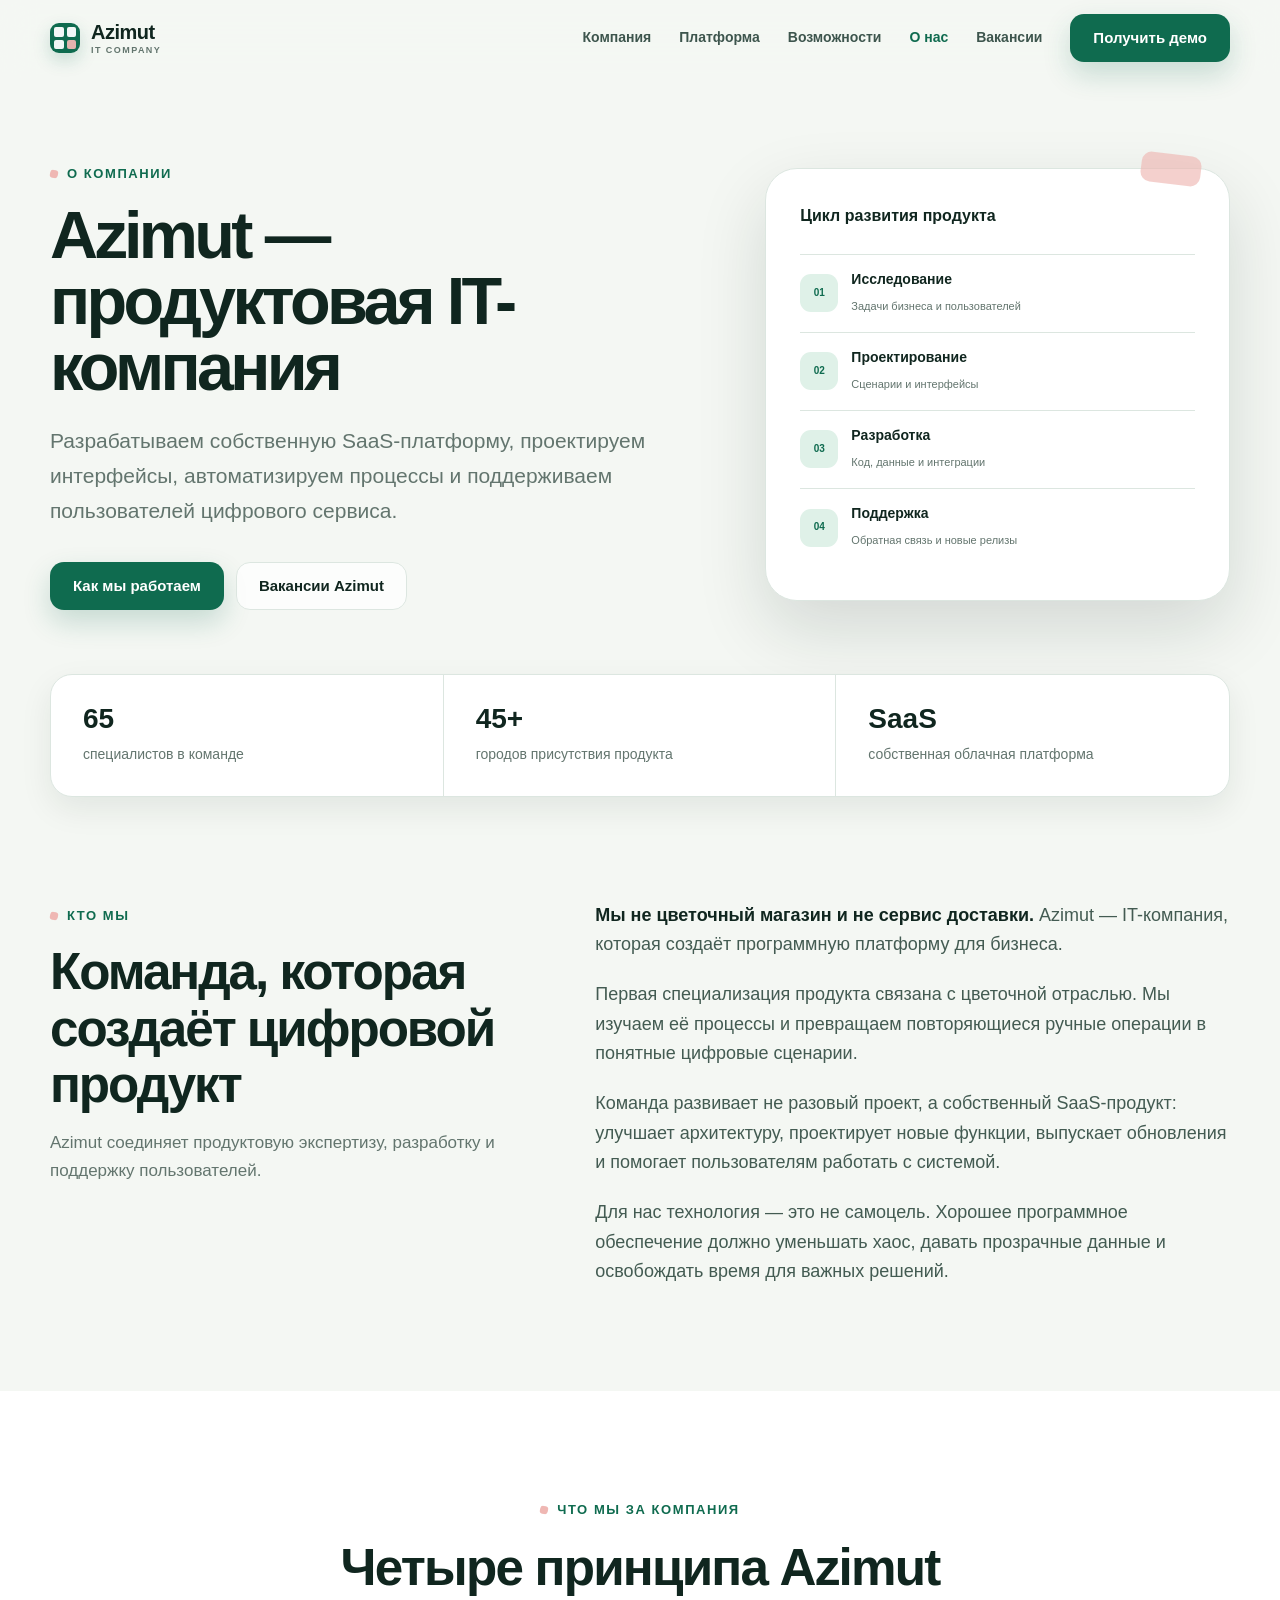
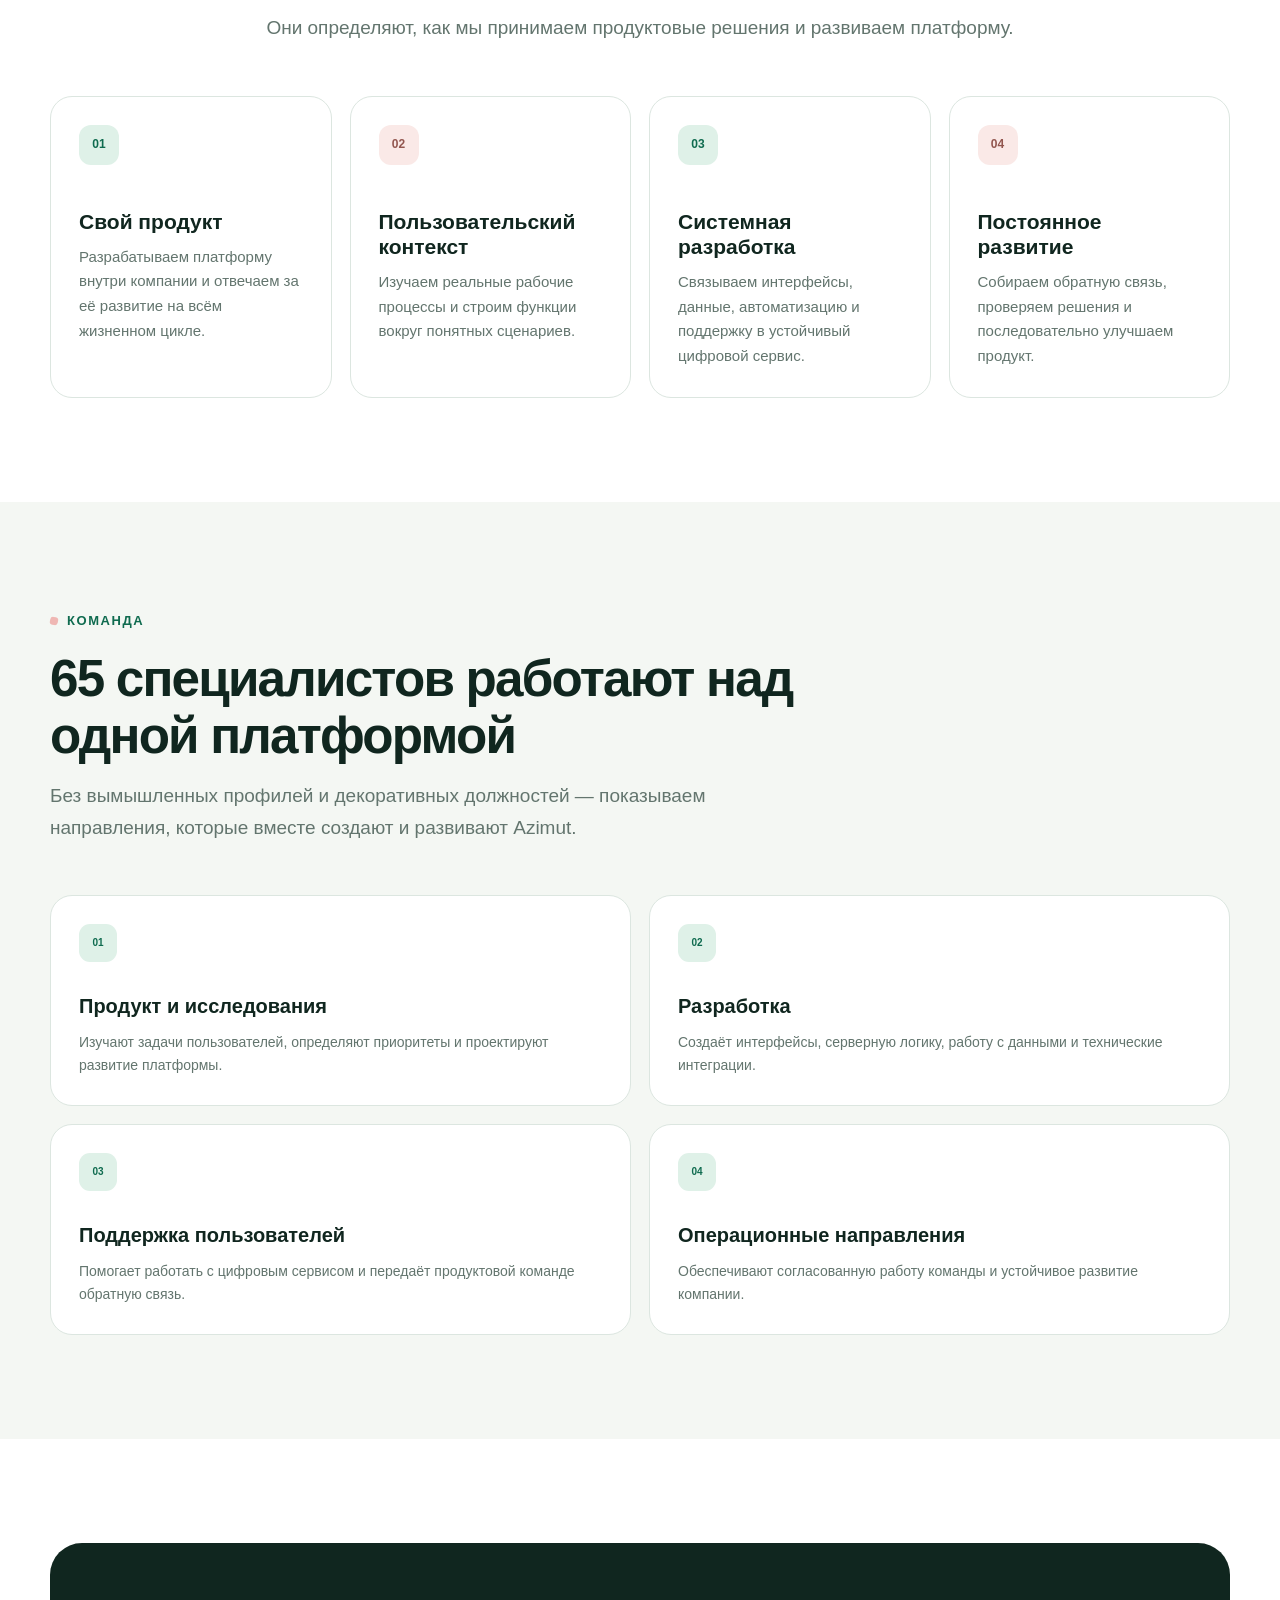
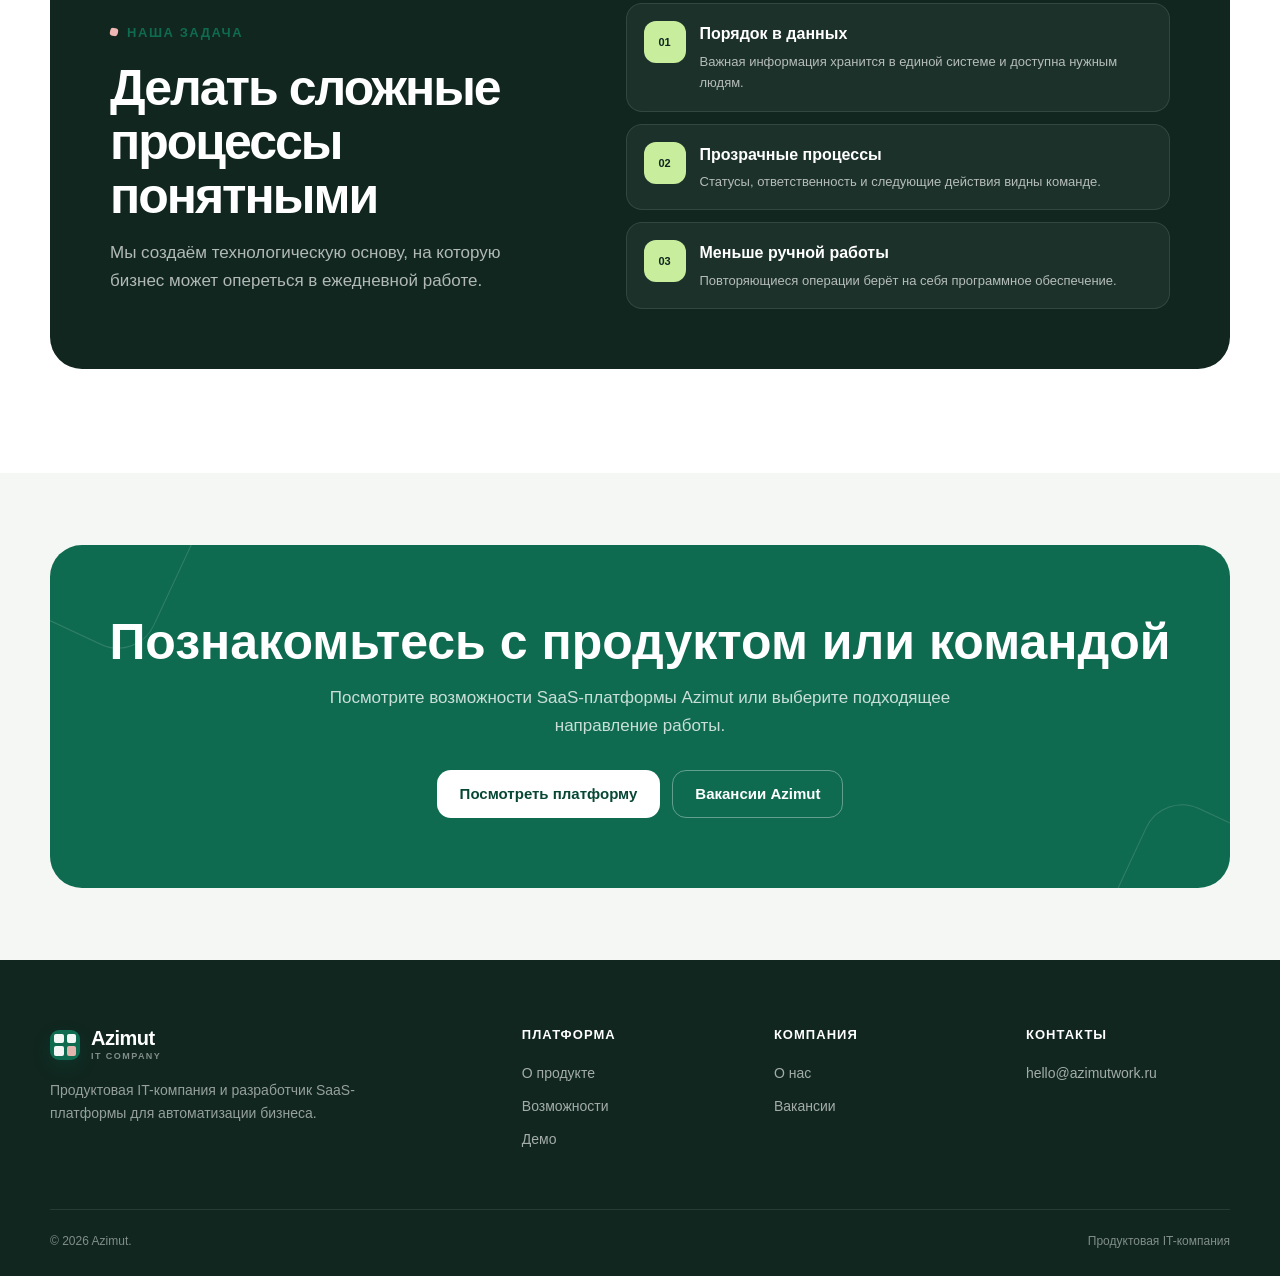
==== commit 551976b3: "Use azimutwork.ru contact email" ====
--- a/about.html
+++ b/about.html
@@ -33,7 +33,7 @@
         <a href="index.html#capabilities">Возможности</a>
         <a href="about.html" aria-current="page">О нас</a>
         <a href="careers.html">Вакансии</a>
-        <a class="button button--primary" href="mailto:hello@azimut.ru?subject=Демо%20Azimut">Получить демо</a>
+        <a class="button button--primary" href="mailto:hello@azimutwork.ru?subject=Демо%20Azimut">Получить демо</a>
       </nav>
       <button class="menu-button" type="button" aria-label="Открыть меню" aria-expanded="false" aria-controls="mobile-nav" data-menu-button>
         <span class="menu-lines" aria-hidden="true"><span></span><span></span><span></span></span>
@@ -47,7 +47,7 @@
     <a href="index.html#capabilities">Возможности</a>
     <a href="about.html" aria-current="page">О нас</a>
     <a href="careers.html">Вакансии</a>
-    <a class="button button--primary" href="mailto:hello@azimut.ru?subject=Демо%20Azimut">Получить демо</a>
+    <a class="button button--primary" href="mailto:hello@azimutwork.ru?subject=Демо%20Azimut">Получить демо</a>
   </nav>
 
   <main id="main">
@@ -173,7 +173,7 @@
         </div>
         <div class="footer-column"><h2>Платформа</h2><a href="index.html#platform">О продукте</a><a href="index.html#capabilities">Возможности</a><a href="index.html#demo">Демо</a></div>
         <div class="footer-column"><h2>Компания</h2><a href="about.html">О нас</a><a href="careers.html">Вакансии</a></div>
-        <div class="footer-column"><h2>Контакты</h2><a href="mailto:hello@azimut.ru">hello@azimut.ru</a></div>
+        <div class="footer-column"><h2>Контакты</h2><a href="mailto:hello@azimutwork.ru">hello@azimutwork.ru</a></div>
       </div>
       <div class="footer-bottom"><span>© <span data-year>2026</span> Azimut.</span><span>Продуктовая IT-компания</span></div>
     </div>
